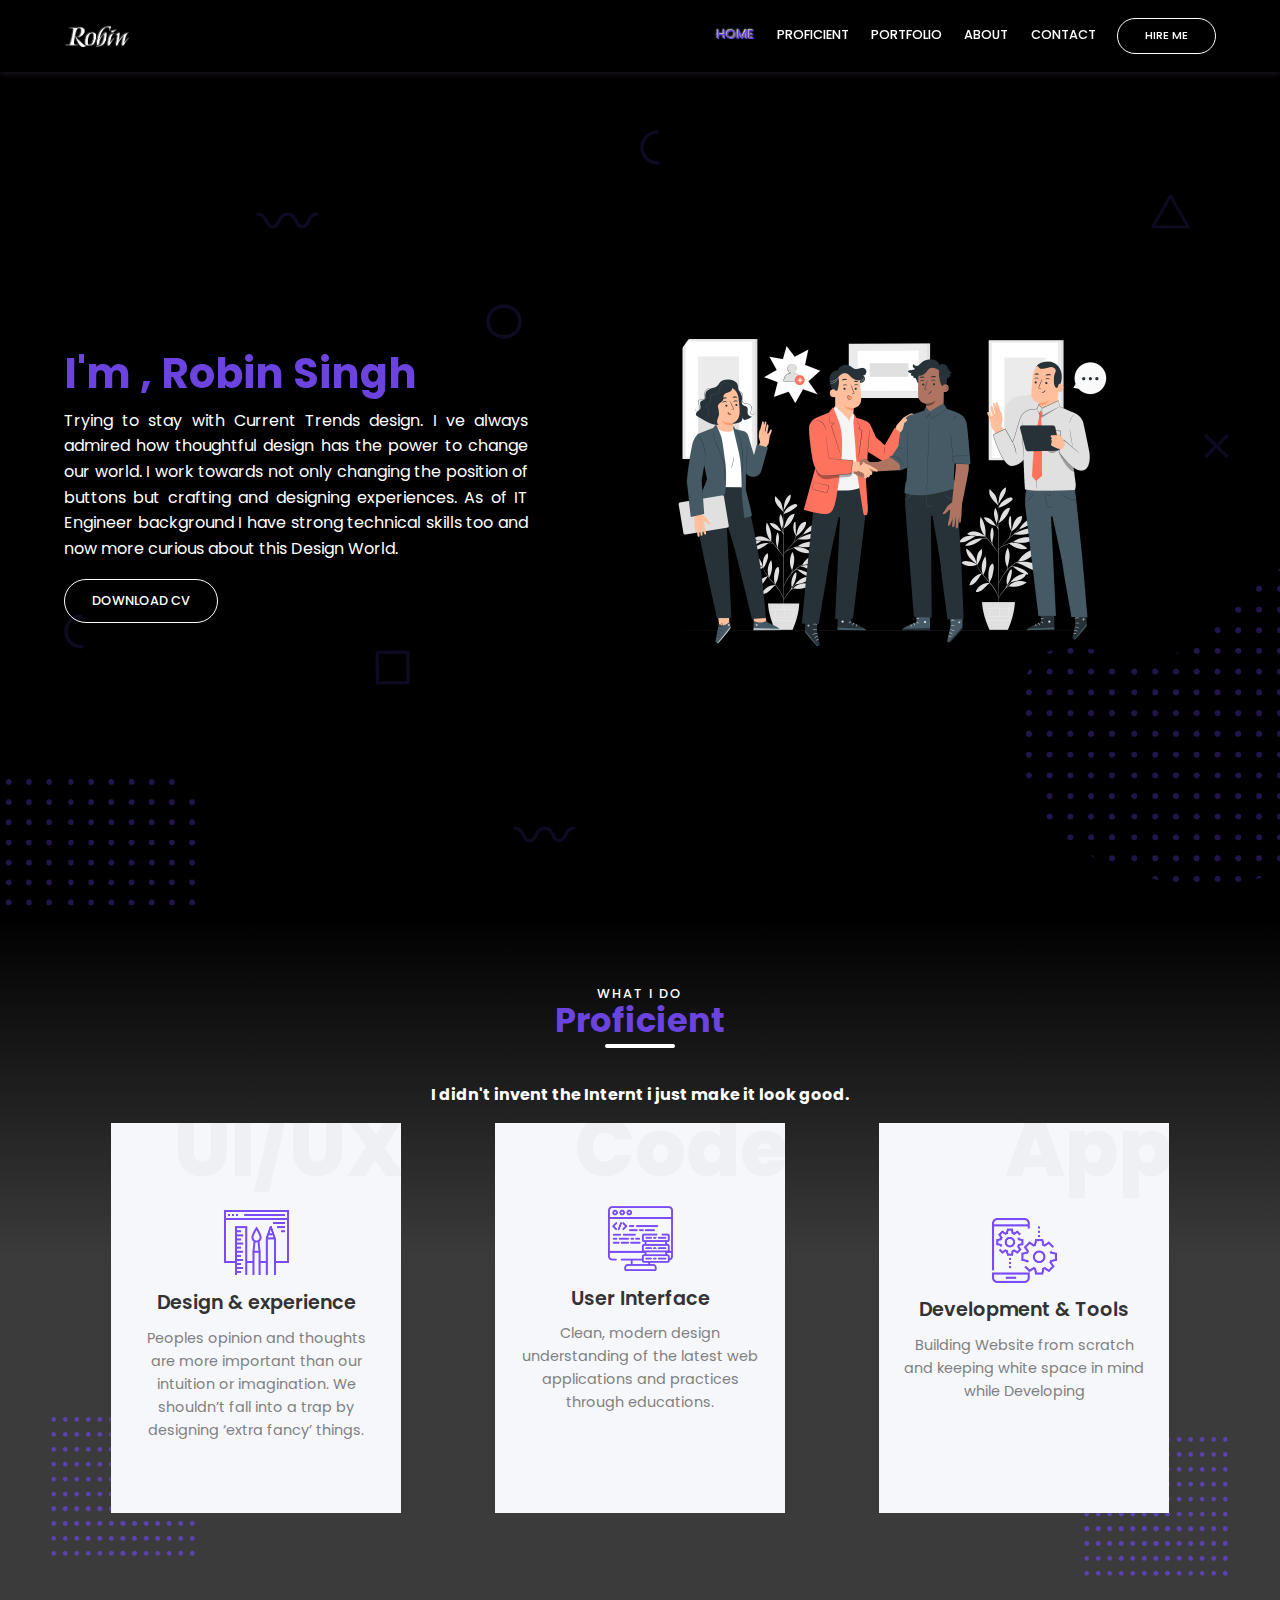
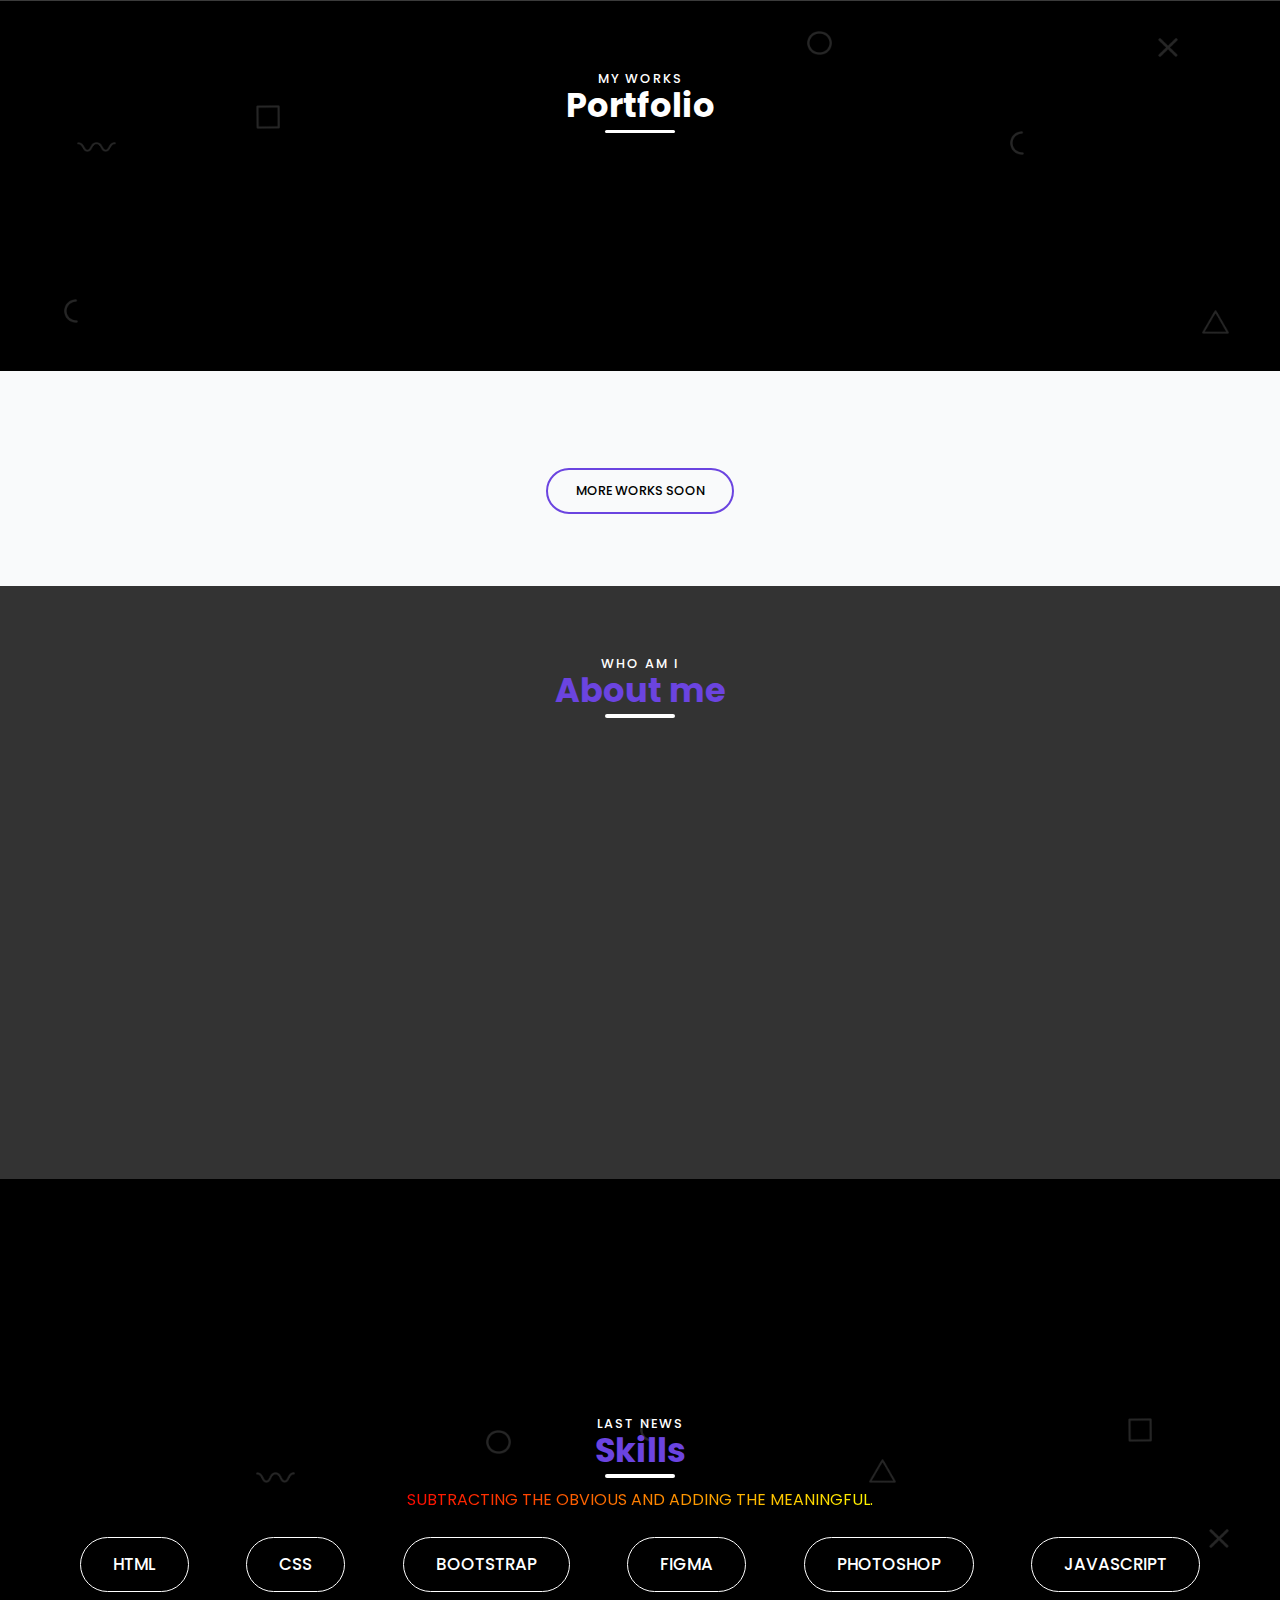
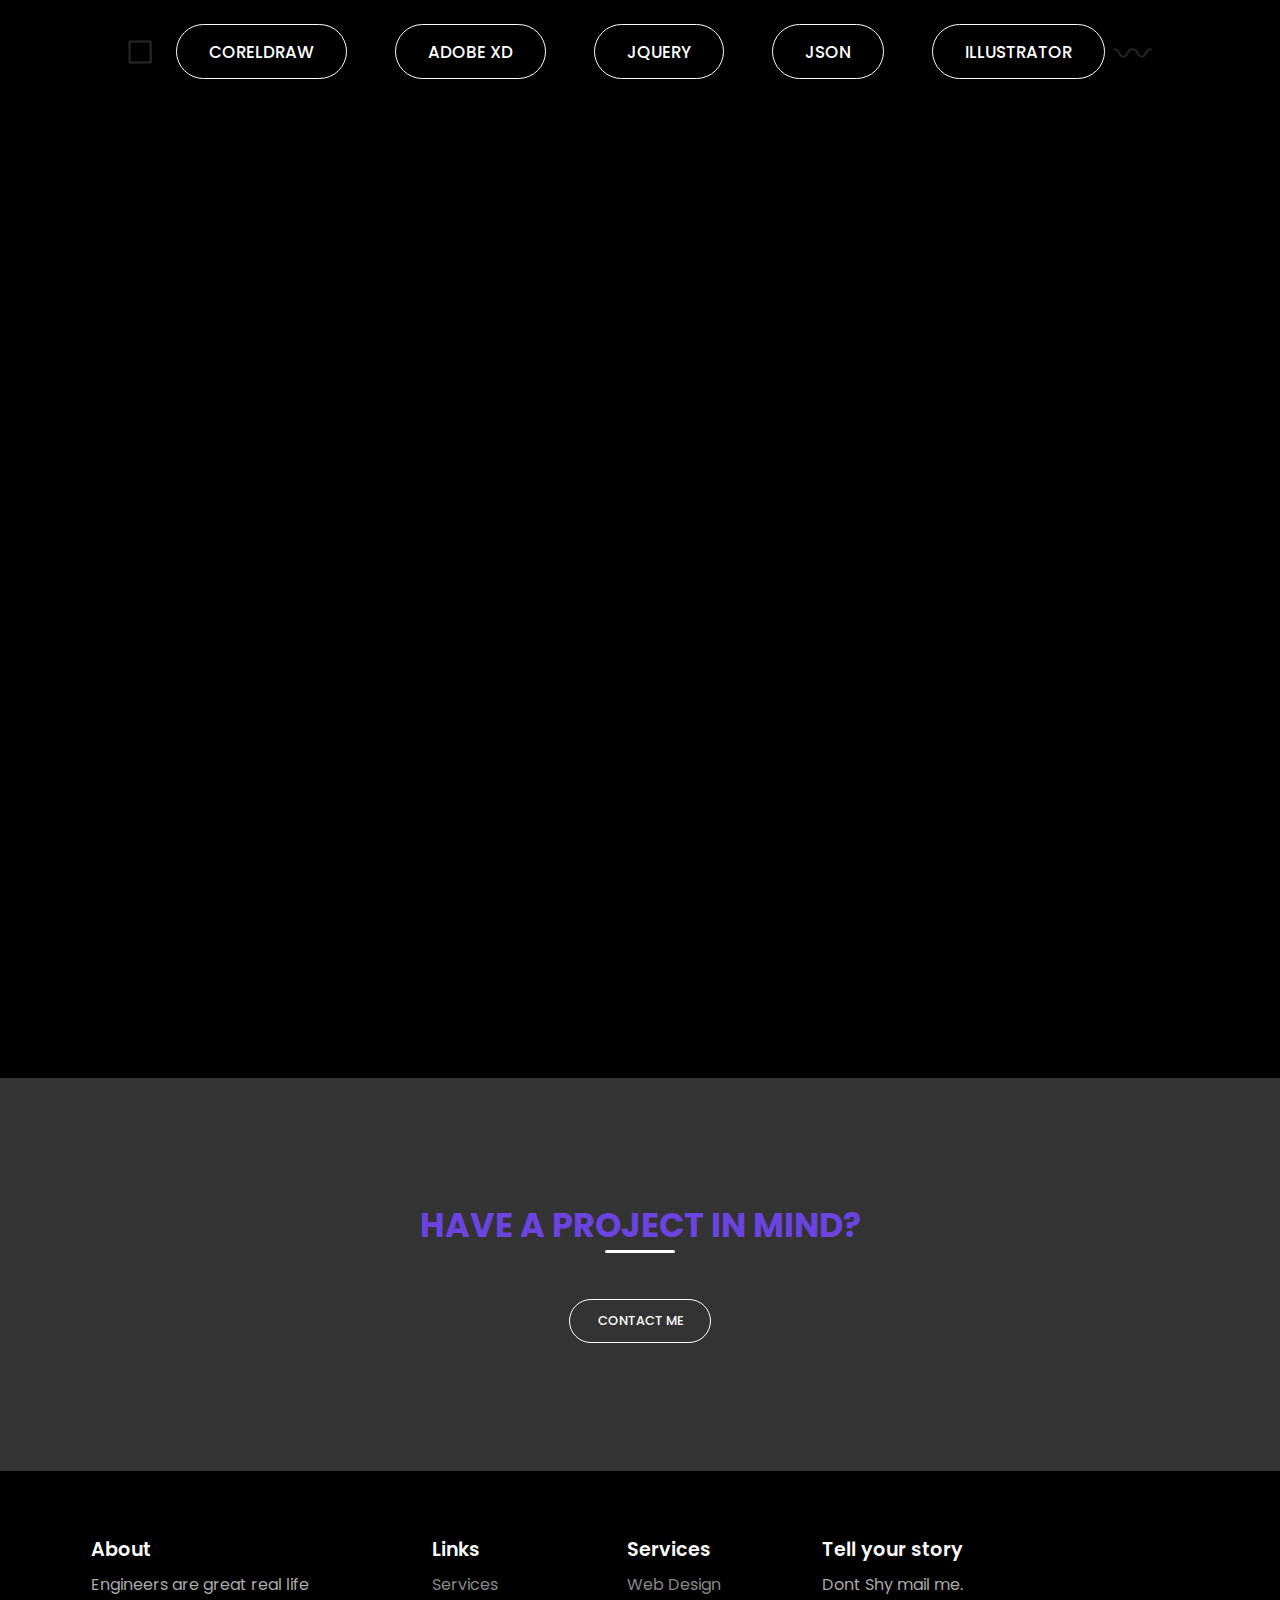
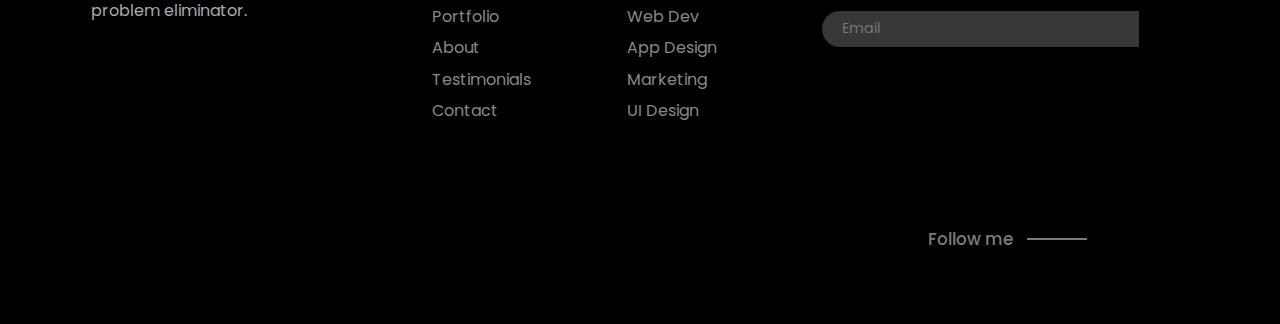
==== dark1.html @ 1672ab4e "First commit" ====
<!DOCTYPE html>
<html lang="en">
  <head>
    <meta charset="UTF-8" />
    <meta name="viewport" content="width=device-width, initial-scale=1.0" />
    <title>Portfolio Website</title>
    <!-- <link
      rel="stylesheet"
      href="https://cdnjs.cloudflare.com/ajax/libs/font-awesome/5.15.1/css/all.min.css" -->
    
    <!-- <script src="https://cdnjs.cloudflare.com/ajax/libs/jquery/3.5.1/jquery.min.js"></script>
    <script src="./js/isotope.pkgd.min.js"></script> -->
    <script src="https://unpkg.com/swiper/swiper-bundle.min.js"></script>
    <script src="https://kit.fontawesome.com/aac3876611.js" crossorigin="anonymous"></script>
    <link href="https://unpkg.com/aos@2.3.1/dist/aos.css" rel="stylesheet">
    <script src="https://unpkg.com/aos@2.3.1/dist/aos.js"></script>
    
    
    <link
      rel="stylesheet"
      href="https://unpkg.com/swiper/swiper-bundle.min.css"
    />

    <link rel="stylesheet" href="dark1.css">
    <script src="https://cdn.lordicon.com/fudrjiwc.js"></script>

  </head>
  <body>
    
    <main>
      <header id="header">
        <div class="overlay overlay-lg">
          <img src="./img/shapes/square.png" class="shape square" alt="" />
          <img src="./img/shapes/circle.png" class="shape circle" alt="" />
          <img
            src="./img/shapes/half-circle.png"
            class="shape half-circle1"
            alt=""
          />
          
          <img
            src="./img/shapes/half-circle.png"
            class="shape half-circle2"
            alt=""
          />
          
<!-- <lord-icon class="lord"
    src="https://cdn.lordicon.com/dxoycpzg.json"
    trigger="morph"
    colors="primary:#f24c00,secondary:#646e78,tertiary:#4bb3fd,quaternary:#ebe6ef,quinary:#f9c9c0"
    state="morph"
    style="width:250px;height:250px">
</lord-icon> -->
          <img src="./img/shapes/x.png" class="shape xshape" alt="" />
          <img src="./img/shapes/wave.png" class="shape wave wave1" alt="" />
          <img src="./img/shapes/wave.png" class="shape wave wave2" alt="" />
          <img src="./img/shapes/triangle.png" class="shape triangle" alt="" />
          <img src="" class="letters" alt="" />
          <img src="./img/shapes/points1.png" class="points points1" alt="" />
        </div>

        <nav>
          <div class="container">
            <div class="logo">
              

              <img src="./img/portfolio/Robin.png" alt="" />
            </div>

            <div class="links">
              <ul>
                <li>
                  <a href="#header" class="live">Home</a>
                </li>
                <li>
                  <a href="#services">Proficient</a>
                </li>
                <li>
                  <a href="#portfolio">Portfolio</a>
                </li>
                <li>
                  <a href="#about">About</a>
                </li>
                
                <li>
                  <a href="#contact">Contact</a>
                </li>
                <li>
                  <a href="https://mail.google.com/mail/u/0/#inbox?compose=CllgCJvqslgJcFRmLLgsfDTvFmZFNgVTlVRSMttdRsTcJhHwpLmCQPKNqjdRwFpCjdkhMggMsqB" target="_blank" class="active">Hire me</a>
                </li>
              </ul>
            </div>

            <div class="hamburger-menu">
              <div class="bar"></div>
            </div>
          </div>
         </nav>

        <div class="header-content" >
          <div class="container grid-2">
            <div class="column-1">
              <h1 class="header-title" data-aos="fade-right" data-aos-delay="350" data-aos-duration="800"><span>I'm , </span>Robin Singh</h1>
              <p class="text tracking-in-contract-bck-bottom">
                 Trying to stay with Current Trends design. I ve always 
                admired how thoughtful design has the power to change 
                our world. I work towards not only changing the position of 
                buttons but crafting and designing experiences. As of IT 
                Engineer background I have strong technical skills too and 
                now more curious about this Design World.
              </p>
              <a href="./img/RobinCv.pdf" download class="btn tracking-in-contract-bck-bottom">Download CV</a>
            </div>

            <div class="column-2 image">
              <img
                src="./img/shapes/points2.png"
                class="points points2"
                alt=""
              />
              <img src="./img/illus.png" class="img-element z-index vibrate-1" alt="" />
            </div>
          </div>
        </div>
      </header>

      <section class="services section" id="services">
        <div class="container">
          <div class="section-header">
            <h3 class="title" data-title="What I Do">Proficient</h3>
            <!-- <p class="text">
              Lorem ipsum dolor sit amet, consectetur adipisicing elit. Alias,
              vero? -->
            </p>
          </div>
       <h3 class="text container">I didn't invent the Internt i just make it look good.</h3>     <!--***************** -->

          <div class="cards">
            <div class="card-wrap">
              <img
                src="./img/shapes/points3.png"
                class="points points1 points-sq"
                alt=""
              />
       
              <div class="card" data-card="UI/UX">
                <div class="card-content z-index apps">
                  <img src="./img/design-icon.png" class="icon" alt="" />
                  <h3 class="title-sm">Design & experience</h3>
                  <p class="text">
                    Peoples opinion and thoughts are more important than our intuition or imagination. We shouldn’t fall into a trap by designing ‘extra fancy’ things.


                  </p>
                  <!-- <a href="#" class="btn small">Read more</a> -->
                </div>
              </div>
            </div>

            <div class="card-wrap">
              <div class="card" data-card="Code">
                <div class="card-content z-index">
                  <img src="./img/code-icon.png" class="icon" alt="" />
                  <h3 class="title-sm">User Interface</h3>
                  <p class="text">
                    Clean, modern design understanding of the latest web applications and practices through educations.
                  </p>
                  <!-- <a href="#" class="btn small">Read more</a> -->
                </div>
              </div>
            </div>

            <div class="card-wrap">
              <img
                src="./img/shapes/points3.png"
                class="points points2 points-sq"
                alt=""
              />
              <div class="card" data-card="App">
                <div class="card-content z-index">
                  <img src="./img/app-icon.png" class="icon" alt="" />
                  <h3 class="title-sm">Development & Tools</h3>
                  <p class="text">
                   Building Website from scratch and keeping white space in mind while Developing 
                  </p>
                  <!-- <a href="#" class="btn small">Read more</a> -->
                </div>
              </div>
            </div>
          </div>
        </div>
      </section>

      <section class="portfolio section"  id="portfolio">
   


    <script>

AOS.init();
    </script>
        <div class="background-bg">
          <div class="overlay overlay-sm">
            <img
              src="./img/shapes/half-circle.png"
              class="shape half-circle1"
              alt=""
            />
            <img
              src="./img/shapes/half-circle.png"
              class="shape half-circle2"
              alt=""
            />
            <img src="./img/shapes/square.png" class="shape square" alt="" />
           
            <img src="./img/shapes/wave.png" class="shape wave" alt="" />
            <img src="./img/shapes/circle.png" class="shape circle" alt="" />
            <img
              src="./img/shapes/triangle.png"
              class="shape triangle"
              alt=""
            />
            <img src="./img/shapes/x.png" class="shape xshape" alt="" />
          </div>
        </div>

        <div class="container">
          <div class="section-header">
            <h3 class="title" data-title="My works">Portfolio</h3>
          </div>

          <div class="section-body">
            <div class="filter">
              <!-- <button class="filter-btn active" data-filter="*">All</button>
              <button class="filter-btn" data-filter=".ui">UI/UX</button>
              <button class="filter-btn" data-filter=".webdev">Web Dev</button>
              <button class="filter-btn" data-filter=".appdev">
                Mobile App
              </button>
              <button class="filter-btn" data-filter=".logo-design">
                Logo Design
              </button> -->
            </div>

            <div class="grid " data-aos="flip-down" data-aos-delay="210" data-aos-duration="700">
              <div class="grid-item">
                 <div class="classlogo-design">
                <div class="gallery-image">
                  <a href="https://robsingh1998.github.io/Cauzematic.in/" target="_blank">
                  <img src="./img/portfolio/Section 2.png" class="pro2" alt="" />
                  <div class="img-overlay">
                    <div class="plus"></div>
                    <div class="img-description">
                      <h3>Cauzematic</h3>
                      <h5>View Demo</h5>
                    </div>
                  </div>
                  </a>
                </div>
              </div>
              <div class=" webdev">
                <div class="gallery-image">
                  <a href="https://robsingh1998.github.io/snapTalk.co/" target="_blank">
                  <img src="./img/portfolio/Group 6.png" alt="" />
                
                  <div class="img-overlay">
                    <div class="plus"></div>
                    <div class="img-description">
                      <h3>SnapTalk</h3>
                      <h5>View Demo</h5>
                    </div>
                  </div>
                </a>
                </div>
              </div>
              <div class="ui webdev">
                <div class="gallery-image">
                  <a href="https://robsingh1998.github.io/E-commerce/" target="_blank">
                  <img src="./img/portfolio/flipkart.png" alt="" />
                  <div class="img-overlay">
                    <div class="plus"></div>
                    <div class="img-description">
                      <h3>Flipkart</h3>
                      <h5>View Demo</h5>
                    </div>
                  </div>
                </a>
                </div>
              </div>
                <!--<div class=" ui">
                <div class="gallery-image">
                  <img src="./img/portfolio/port4.png" alt="" />
                  <div class="img-overlay">
                    <div class="plus"></div>
                    <div class="img-description">
                      <h3>UI / UX Design</h3>
                      <h5>View Demo</h5>
                    </div>
                  </div>
                </div>
              </div>
              <div class=" logo-design">
                <div class="gallery-image">
                  <img src="./img/portfolio/port5.jpg" alt="" />
                  <div class="img-overlay">
                    <div class="plus"></div>
                    <div class="img-description">
                      <h3>Logo Design</h3>
                      <h5>View Demo</h5>
                    </div>
                  </div>
                </div>
              </div>
              <div class=" appdev">
                <div class="gallery-image">
                  <img src="./img/portfolio/port6.jpg" alt="" />
                  <div class="img-overlay">
                    <div class="plus"></div>
                    <div class="img-description">
                      <h3>App Development</h3>
                      <h5>View Demo</h5>
                    </div>
                  </div>
                </div>
              </div>
              <div class=" logo-design">
                <div class="gallery-image">
                  <img src="./img/portfolio/port7.jpg" alt="" />
                  <div class="img-overlay">
                    <div class="plus"></div>
                    <div class="img-description">
                      <h3>Logo Design</h3>
                      <h5>View Demo</h5>
                    </div>
                  </div>
                </div>
              </div>
              <div class=" appdev ui">
                <div class="gallery-image">
                  <img src="./img/portfolio/port8.png" alt="" />
                  <div class="img-overlay">
                    <div class="plus"></div>
                    <div class="img-description">
                      <h3>App Development</h3>
                      <h5>View Demo</h5>
                    </div>
                  </div>
                </div>
              </div>
              <div class=" ui webdev">
                <a href="social.html" target="_blank">
                <div class="gallery-image">
                  <img src="./img/portfolio/port9.png" alt="" />
                  <div class="img-overlay">
                    <div class="plus"></div>
                    <div class="img-description">
                      <h3>Web Design</h3>
                      <h5>View Demo</h5>
                    </div>
                  </div>
                </div>
                </a>
              </div>  -->
            </div>
            </div>
            <div class="more-folio">
              <a href="#" class="btn port">More Works Soon</a>
            </div>
          </div>
        </div>
      </section>

      <section class="about section" id="about">
        <!-- <video src="./img/video.mp4" autoplay loop muted></video> -->
        <div class="container">
          <div class="section-header">
            <h3 class="title" data-title="Who Am I">About me</h3>
          </div>

          <div class="section-body grid-2">
            <div class="column-1" data-aos="fade-up" data-aos-duration="1800">
              <h3 class="title-sm">Hello,</h3>
              <p class="text justify">
                I value Simple content structure, clean design patterns and thoughtful interactions.
                I like to code things from scratch to life in the browser.
                I genuinely care about people and love helping fellow designers work on their craft.
              </p>
            
              <!-- <div class="skills">
                <div class="skill html">
                  <h3 class="skill-title">HTML</h3>
                  <div class="skill-bar">
                    <div class="skill-progress" data-progress="90%"></div>
                  </div>
                </div>
                <div class="skill css">
                  <h3 class="skill-title">CSS</h3>
                  <div class="skill-bar">
                    <div class="skill-progress" data-progress="70%"></div>
                  </div>
                </div>
                <div class="skill js">
                  <h3 class="skill-title">JavaScript</h3>
                  <div class="skill-bar">
                    <div class="skill-progress" data-progress="80%"></div>
                  </div>
                </div>
              </div> -->
              <p class="text">I'm obsessed with making things and even more obsessed with making things better
                My specialty is full website strategy, design and development, making pixel magic in photoshop and turning it into beautiful, semantic HTML & CSS. My interests, however, extend beyond the web .</p>
              
              <a href="https://www.behance.net/robinsingh55" class="btn"><i class="fa-brands fa-square-behance"></i>See more on Behnace</a>
            </div>

            <div class="column-2 image" data-aos="fade-up" data-aos-delay="350" data-aos-duration="1500"
            data-aos-anchor-placement="top-bottom">
              <img src="https://doodleipsum.com/700/flat?i=2b20fa5363a424faa00e62ef50d79900" class="." alt="" />
              
            </div>
          </div>
        </div>
      </section>

      <section class="records">
        <div class="overlay overlay-sm">
          <!-- <img src="./img/shapes/square.png" alt="" class="shape square1" />
          <img src="./img/shapes/square.png" alt="" class="shape square2" />
          <img src="./img/shapes/circle.png" alt="" class="shape circle" />
          <img
            src="./img/shapes/half-circle.png"
            alt=""
            class="shape half-circle"
          />
          <img src="./img/shapes/wave.png" alt="" class="shape wave wave1" />
          <img src="./img/shapes/wave.png" alt="" class="shape wave wave2" />
          <img src="./img/shapes/x.png" alt="" class="shape xshape" />
          <img src="./img/shapes/triangle.png" alt="" class="shape triangle" /> -->
        </div>

        <!-- <div class="container">
          <div class="wrap">
            <div class="record-circle">
              <h2 class="number" data-num="235">0</h2>
              <h4 class="sub-title">Projects</h4>
            </div>
          </div>

          <div class="wrap">
            <div class="record-circle active">
              <h2 class="number" data-num="174">0</h2>
              <h4 class="sub-title">Happy Clients</h4>
            </div>
          </div>

          <div class="wrap">
            <div class="record-circle">
              <h2 class="number" data-num="892">0</h2>
              <h4 class="sub-title">Work Hour</h4>
            </div>
          </div>

          <div class="wrap">
            <div class="record-circle">
              <h2 class="number" data-num="368">0</h2>
              <h4 class="sub-title">Awards</h4>
            </div>
          </div>
        </div> -->
      </section>

      <section class="blog section">
        
        <div class="container">
          <!-- <div class="overlay overlay-sm">
            <img src="./img/shapes/square.png" alt="" class="shape square1" />
            <img src="./img/shapes/square.png" alt="" class="shape square2" />
            <img src="./img/shapes/circle.png" alt="" class="shape circle" />
            <img
              src="./img/shapes/half-circle.png"
              alt=""
              class="shape half-circle"
            />
            <img src="./img/shapes/wave.png" alt="" class="shape wave wave1" />
            <img src="./img/shapes/wave.png" alt="" class="shape wave wave2" />
            <img src="./img/shapes/x.png" alt="" class="shape xshape" />
            <img src="./img/shapes/triangle.png" alt="" class="shape triangle" />
          </div>
           -->
          
          <div class="section-header">
            <div class="overlay overlay-sm">
              <img src="./img/shapes/square.png" alt="" class="shape square1" />
              <img src="./img/shapes/square.png" alt="" class="shape square2" />
              <img src="./img/shapes/circle.png" alt="" class="shape circle" />
              <img
                src="./img/shapes/half-circle.png"
                alt=""
                class="shape half-circle"
              />
              <img src="./img/shapes/wave.png" alt="" class="shape wave wave1" />
              <img src="./img/shapes/wave.png" alt="" class="shape wave wave2" />
              <img src="./img/shapes/x.png" alt="" class="shape xshape" />
              <img src="./img/shapes/triangle.png" alt="" class="shape triangle" />
            </div>
            
            <h3 class="title" data-title="Last News">Skills</h3>
            <p class="text">
            SUBTRACTING THE OBVIOUS AND ADDING THE MEANINGFUL.
            </p>
          </div>

          <!-- <div class="blog-wrapper">
            <div class="blog-wrap">
              <img
                src="./img/shapes/points3.png"
                alt=""
                class="points points-sq"
              />
               -->

              <!-- <div class="blog-card">
                <div class="blog-image">
                  <img src="./img/blog1.png" alt="" />
                </div>

                <div class="blog-content">
                  <div class="blog-info">
                    <h5 class="blog-date">March, 19 2020</h5>
                    <h5 class="blog-user"><i class="fas fa-user"></i>Admin</h5>
                  </div>
                  <h3 class="title-sm">This is a short title</h3>
                  <p class="blog-text">
                    Lorem ipsum, dolor sit amet elit. rem poimus? Tempora
                    expedita eos autem! Lorem ipsum, dolor sit met.
                  </p>
                  <a href="#" class="btn small">Read more</a>
                </div>
              </div>
            </div>

            <div class="blog-wrap">
              <div class="blog-card">
                <div class="blog-image">
                  <img src="./img/blog2.png" alt="" />
                </div>

                <div class="blog-content">
                  <div class="blog-info">
                    <h5 class="blog-date">August, 02 2020</h5>
                    <h5 class="blog-user"><i class="fas fa-user"></i>Admin</h5>
                  </div>
                  <h3 class="title-sm">This is a short title</h3>
                  <p class="blog-text">
                    Lorem ipsum, dolor sit amet elit. Sint atque culpa repellat
                    sunt sit amet nobis! Lorem ipsum dolor sit amet.
                  </p>
                  <a href="#" class="btn small">Read more</a>
                </div>
              </div>
            </div>

            <div class="blog-wrap">
              <div class="blog-card">
                <div class="blog-image">
                  <img src="./img/blog3.png" alt="" />
                </div>

                <div class="blog-content">
                  <div class="blog-info">
                    <h5 class="blog-date">December, 12 2020</h5>
                    <h5 class="blog-user"><i class="fas fa-user"></i>Admin</h5>
                  </div>
                  <h3 class="title-sm">This is a short title</h3>
                  <p class="blog-text">
                    Lorem ipsum dolor sit, amet elit. enim numquam, laborum
                    earum? Lorem ipsum dolor sit amet.
                  </p>
                  <a href="#" class="btn small">Read more</a>
                </div>
              </div> 
            </div>
          </div> -->
          
          <!-- <div class="skills">
            <div class="skill1">
              <div class="head">
                <div class="left">
              
                  <span><i class="fa-solid fa-pen-ruler"></i></span>
                  <h4>UI/UX</h4>
                </div>
              
                <span class="right">
                <span><i class="fa-solid fa-caret-down"></i></span>
              </span>
              
                  </div>
                         
                        
              
                        <div class="items">
                          <div class="item">
                            <h5>Figma</h5>
                            <div class="progress-area">
                              <div class="progress-bar">
                                <div class="progress"></div>
                              </div>
                              <h5>92%</h5>
                            </div>
                          </div>
                          <div class="item">
                            <h5>Adobe Xd</h5>
                            <div class="progress-area">
                              <div class="progress-bar">
                                <div class="progress"></div>
                              </div>
                              <h5>85%</h5>
                            </div>
                          </div>
                          <div class="item">
                            <h5>Adobe Illustrator</h5>
                            <div class="progress-area">
                              <div class="progress-bar">
                                <div class="progress"></div>
                              </div>
                              <h5>78%</h5>
                            </div>
                          </div>
                      
                        </div>
  
            </div>

         
                    <div class="skill2">
                      <div class="head">
                        <div class="left">
                      
                          <span><i class="fa-solid fa-pen-ruler"></i></span>
                          <h4>UI/UX</h4>
                        </div>
                      
                        <span class="right">
                        <span><i class="fa-solid fa-caret-down"></i></span>
                      </span>
                      
                          </div>


                          <div class="items">
                            <div class="item">
                              <h5>Figma</h5>
                              <div class="progress-area">
                                <div class="progress-bar">
                                  <div class="progress"></div>
                                </div>
                                <h5>92%</h5>
                              </div>
                            </div>
                            <div class="item">
                              <h5>Adobe Xd</h5>
                              <div class="progress-area">
                                <div class="progress-bar">
                                  <div class="progress"></div>
                                </div>
                                <h5>85%</h5>
                              </div>
                            </div>
                            <div class="item">
                              <h5>Adobe Illustrator</h5>
                              <div class="progress-area">
                                <div class="progress-bar">
                                  <div class="progress"></div>
                                </div>
                                <h5>78%</h5>
                              </div>
                            </div>
                        
                          </div>

                    </div>

                    <div class="skill3">
                      <div class="head">
                        <div class="left">
                      
                          <span><i class="fa-solid fa-pen-ruler"></i></span>
                          <h4>UI/UX</h4>
                        </div>
                      
                        <span class="right">
                        <span><i class="fa-solid fa-caret-down"></i></span>
                      </span>
                      
                          </div>


                          <div class="items">
                            <div class="item">
                              <h5>Figma</h5>
                              <div class="progress-area">
                                <div class="progress-bar">
                                  <div class="progress"></div>
                                </div>
                                <h5>92%</h5>
                              </div>
                            </div>
                            <div class="item">
                              <h5>Adobe Xd</h5>
                              <div class="progress-area">
                                <div class="progress-bar">
                                  <div class="progress"></div>
                                </div>
                                <h5>85%</h5>
                              </div>
                            </div>
                            <div class="item">
                              <h5>Adobe Illustrator</h5>
                              <div class="progress-area">
                                <div class="progress-bar">
                                  <div class="progress"></div>
                                </div>
                                <h5>78%</h5>
                              </div>
                            </div>
                        
                          </div>

                    </div>
                         

                    </div> -->
              <div class="skilled">
                <div class="names flicker-4 ">
                  <p>HTML</p>
                  <P>CSS</P>
                  <P>bootstrap</P>
                  <P>figma</P>
                  <P>photoshop</P>
                  <P>JavaScript</P>

                  
                </div>
                
                <div class="names flicker-4 line">
                  <p>Coreldraw</p>
                  <p>adobe xd</p>
                  <p>jquery</p>
                  <p>json</p>
                  <p>Illustrator</p>
                </div>


              </div>
        </div>
      </section>

      <!-- <section class="testimonials section" id="testimonials">
        <div class="container">
          <div class="section-header">
            <h3 class="title" data-title="What People Say">Testimonials</h3>
          </div>

          <div class="testi-content grid-2">
            <div class="column-1 reviews">
              <div class="swiper-container">
                <div class="swiper-wrapper">
                  <div class="swiper-slide review">
                    <i class="fas fa-quote-left quote"></i>
                    <div class="rate">
                      <i class="fas fa-star"></i>
                      <i class="fas fa-star"></i>
                      <i class="fas fa-star"></i>
                      <i class="fas fa-star"></i>
                      <i class="fas fa-star"></i>
                    </div>

                    <p class="review-text">
                      HAVE A PROJECT IN MIND?
                      Take a minute and answer a few questions and I'll be in touch
                      <div class="btn">Request a project</div>
                    </p>

                    <div class="review-info">
                      <h3 class="review-name">Matias Butt</h3>
                      <h5 class="review-job">Photographer, Paris</h5>
                    </div>
                  </div>

                  <div class="swiper-slide review">
                    <i class="fas fa-quote-left quote"></i>
                    <div class="rate">
                      <i class="fas fa-star"></i>
                      <i class="fas fa-star"></i>
                      <i class="fas fa-star"></i>
                      <i class="fas fa-star"></i>
                      <i class="fas fa-star"></i>
                    </div>

                    <p class="review-text">
                      Lorem ipsum dolor, sit amet consectetur adipisicing elit.
                      Fugiat voluptate consequatur aut tenetur fugit error
                      molestiae quaerat ex odio rem?
                    </p>

                    <div class="review-info">
                      <h3 class="review-name">Romeo Herbert</h3>
                      <h5 class="review-job">CEO, Munich</h5>
                    </div>
                  </div>

                  <div class="swiper-slide review">
                    <i class="fas fa-quote-left quote"></i>
                    <div class="rate">
                      <i class="fas fa-star"></i>
                      <i class="fas fa-star"></i>
                      <i class="fas fa-star"></i>
                      <i class="fas fa-star"></i>
                      <i class="fas fa-star"></i>
                    </div>

                    <p class="review-text">
                      Lorem ipsum dolor sit amet consectetur adipisicing elit.
                      Cupiditate voluptatum enim nemo quod amet dolorum aliquam,
                      sapiente omnis eaque consectetur.
                    </p>

                    <div class="review-info">
                      <h3 class="review-name">Jack Costa</h3>
                      <h5 class="review-job">Director of THR, London</h5>
                    </div>
                  </div>

                  <div class="swiper-slide review">
                    <i class="fas fa-quote-left quote"></i>
                    <div class="rate">
                      <i class="fas fa-star"></i>
                      <i class="fas fa-star"></i>
                      <i class="fas fa-star"></i>
                      <i class="fas fa-star"></i>
                      <i class="fas fa-star"></i>
                    </div>

                    <p class="review-text">
                      Lorem ipsum dolor sit amet consectetur, adipisicing elit.
                      Perspiciatis ab incidunt, dicta quam inventore ipsum
                      dolor. Consectetur nam incidunt error!
                    </p>

                    <div class="review-info">
                      <h3 class="review-name">Reiss Mccartney</h3>
                      <h5 class="review-job">Engineer, San Francisco</h5>
                    </div>
                  </div>
                </div>

                <div class="review-nav swiper-button-prev">
                  <i class="fas fa-long-arrow-alt-left"></i>
                </div>
                <div class="review-nav swiper-button-next">
                  <i class="fas fa-long-arrow-alt-right"></i>
                </div>
              </div>
            </div>

            <div class="column-2 image">
              <img src="./img/testi.png" alt="" class="img-element" />
            </div>
          </div>
        </div>
      </section> -->

      <section class="contact" id="contact">
        <div class="container">
          <div class="contact-box" data-aos="flip-left"
          data-aos-easing="ease-out-cubic"
          data-aos-duration="2000">
            <div class="contact-info">
              <h3 class="title">Get in touch</h3>
              <p class="text">
                Lorem ipsum dolor sit amet consectetur adipisicing elit. Nisi
                rerum odio incidunt doslorum officia dolorem eaque aprim?
              </p>
              <div class="information-wrap">
                <div class="information">
                  <div class="contact-icon">
                    <i class="fas fa-map-marker-alt"></i>
                  </div>
                  <p class="info-text">Lohegaon, vispute bhavan , pune</p>
                </div>

                <div class="information">
                  <div class="contact-icon">
                    <i class="fas fa-paper-plane"></i>
                  </div>
                  <p class="info-text">robinsinghmh04@gmail.com</p>
                </div>

                <div class="information">
                  <div class="contact-icon">
                    <i class="fas fa-phone-alt"></i>
                  </div>
                  <p class="info-text">9892378333</p>
                </div>
              </div>
            </div>

            <div class="contact-form">
             
              <h3 class="title">Contact me</h3>
              <div class="row">
                <form action="https://formspree.io/f/mpznljkb" method="post">
                <input
                  type="text"
                  name="text"
                  class="contact-input"
                  placeholder="First Name"
                />
                <input
                  type="text"
                  name="last name"
                  class="contact-input"
                  placeholder="Last Name"
                />
              </div>

              <div class="row">
                <input type="text" class="contact-input" name="phone" placeholder="Phone" />
                <input type="email" class="contact-input" name="email" placeholder="Email" />
              </div>

              <div class="row">
                <textarea
                  name="message"
                  name="messages"
                  class="contact-input textarea"
                  placeholder="Message"
                ></textarea>
              </div>
              <a href="#" class="btn">Send</a>
            </form>
            </div>
          </div>
        </div>
      </section>

      <section class="hireme" id="hireme">
        <div class="container">
          <h3 class="title">HAVE A PROJECT IN MIND?</h3>
          <p class="text">
        
          </p>
          <a href="#" class="btn heartbeat">Contact me</a>
        </div>
      </section>
    </main>

    <footer class="footer">
      <div class="container">
        <div class="grid-4">
          <div class="grid-4-col footer-about">
            <h3 class="title-sm">About</h3>
            <p class="text">
             Engineers are great real life problem eliminator.
            </p>
          </div>

          <div class="grid-4-col footer-links">
            <h3 class="title-sm">Links</h3>
            <ul>
              <li>
                <a href="#services">Services</a>
              </li>
              <li>
                <a href="#portfolio">Portfolio</a>
              </li>
              <li>
                <a href="#about">About</a>
              </li>
              <li>
                <a href="#testimonials">Testimonials</a>
              </li>
              <li>
                <a href="#contact">Contact</a>
              </li>
            </ul>
          </div>

          <div class="grid-4-col footer-links">
            <h3 class="title-sm">Services</h3>
            <ul>
              <li>
                <a href="#">Web Design</a>
              </li>
              <li>
                <a href="#">Web Dev</a>
              </li>
              <li>
                <a href="#">App Design</a>
              </li>
              <li>
                <a href="#">Marketing</a>
              </li>
              <li>
                <a href="#">UI Design</a>
              </li>
            </ul>
          </div>

          <div class="grid-4-col footer-newstletter">
            <h3 class="title-sm">Tell your story</h3>
            <p class="text">
           Dont Shy mail me.
            </p>
            <div class="footer-input-wrap">
              <input type="email" class="footer-input" placeholder="Email" />
              <a href="#" class="input-arrow">
                <i class="fas fa-angle-right"></i>
              </a>
            </div>
          </div>
        </div>

        <div class="bottom-footer">
          <div class="copyright">
            
          </div>

          <div class="followme-wrap">
            <div class="followme">
              <h3>Follow me</h3>
              <span class="footer-line"></span>
              <div class="social-media">
                <a href="#">
                  <i class="fab fa-facebook-f"></i>
                </a>
                <a href="#">
                  <i class="fab fa-twitter"></i>
                </a>
                <a href="#">
                  <i class="fab fa-instagram"></i>
                </a>
                <a href="#">
                  <i class="fab fa-linkedin-in"></i>
                </a>
              </div>
            </div>

            <div class="back-btn-wrap">
              <a href="#" class="back-btn">
                <i class="fas fa-chevron-up"></i>
              </a>
            </div>
          </div>
        </div>
      </div>
    </footer>

   

  
    <script src="dark1.js"></script>
    <script>



    var mySwiper = new Swiper(".swiper-container", {
  speed: 1100,
  slidesPerView: 1,
  loop: true,
  autoplay: {
    delay: 5000,
  },
  navigation: {
    prevEl: ".swiper-button-prev",
    nextEl: ".swiper-button-next",
  },
});
    </script>



 
  
  </body></html>
---- dark1.css ----
@import url("https://fonts.googleapis.com/css2?family=Poppins:wght@100;200;300;400;500;600;700;800;900&display=swap");

:root {
  --dark-one: #333;
  --dark-two: #7a7a7a;
  --main-color: #000000;
  --light-one: #fff;
  --light-two: #f9fafb;
  --light-three: #f6f7fb;
}

/* Genral Styles */

*,
*::before,
*::after {
  margin: 0;
  padding: 0;
  box-sizing: border-box;
}

html {
  scroll-behavior: smooth;
}

body,
button,
input,
textarea {
  font-family: "Poppins", sans-serif;
  background-color:var(--dark-one);
}

.vibrate-1 {
	animation: vibrate-1 0.3s linear infinite both;
}


 @keyframes vibrate-1 {
  0% {
    transform: translate(0);
  }
  20% {
    transform: translate(-2px, 2px);
  }
  40% {
    transform: translate(-2px, -2px);
  }
  60% {
    transform: translate(2px, 2px);
  }
  80% {
    transform: translate(2px, -2px);
  }
  100% {
    transform: translate(0);
  }
}




.flicker-4 {
	animation: flicker-4 4s linear infinite both;
}


 @keyframes flicker-4 {
  0%,
  100% {
    opacity: 1;
  }
  31.98% {
    opacity: 1;
  }
  32% {
    opacity: 0;
  }
  32.8% {
    opacity: 0;
  }
  32.82% {
    opacity: 1;
  }
  34.98% {
    opacity: 1;
  }
  35% {
    opacity: 0;
  }
  35.7% {
    opacity: 0;
  }
  35.72% {
    opacity: 1;
  }
  36.98% {
    opacity: 1;
  }
  37% {
    opacity: 0;
  }
  37.6% {
    opacity: 0;
  }
  37.62% {
    opacity: 1;
  }
  67.98% {
    opacity: 1;
  }
  68% {
    opacity: 0;
  }
  68.4% {
    opacity: 0;
  }
  68.42% {
    opacity: 1;
  }
  95.98% {
    opacity: 1;
  }
  96% {
    opacity: 0;
  }
  96.7% {
    opacity: 0;
  }
  96.72% {
    opacity: 1;
  }
  98.98% {
    opacity: 1;
  }
  99% {
    opacity: 0;
  }
  99.6% {
    opacity: 0;
  }
  99.62% {
    opacity: 1;
  }
}

/* cv  */


.tracking-in-contract-bck-bottom {
	animation: tracking-in-contract-bck-bottom 1.1s cubic-bezier(0.215, 0.610, 0.355, 1.000) 0.7s both;
}


 @keyframes tracking-in-contract-bck-bottom {
  0% {
    letter-spacing: 1em;
    transform: translateZ(400px) translateY(300px);
    opacity: 0;
  }
  40% {
    opacity: 0.6;
  }
  100% {
    transform: translateZ(0) translateY(0);
    opacity: 1;
  }
}





a {
  text-decoration: none;
}

ul {
  list-style: none;
}

img {
  width: 100%;
}

.container {
  position: relative;
  z-index: 5;
  max-width: 92rem;
  padding: 0 4rem;
  margin: 0 auto;
}

.stop-scrolling {
  height: 100%;
  overflow: hidden;
}

.grid-2 {
  display: grid;
  grid-template-columns: repeat(2, 1fr);
  align-items: center;
  justify-content: center;
}

.text {
  font-size: 1.25rem;
  color:white;
  line-height: 1.6;
  
  
}

.column-1 {
  margin-right: 1.5rem;
}

.column-2 {
  margin-left: 1.5rem;
}


.image {
  position: relative;
  display: flex;
  align-items: center;
  justify-content: center;
}

.z-index {
  position: relative;
  z-index: 2;
}

.overlay {
  position: absolute;
  width: 100%;
  height: 100%;
  overflow: hidden;
  top: 0;
  left: 0;
}

.overlay .shape {
  width: initial;
  opacity: 0.13;
  position: absolute;
}

.overlay.overlay-lg .shape {
  height: 55px;
}

.overlay.overlay-lg .shape.wave {
  height: initial;
  width: 88px;
}

.overlay.overlay-lg .shape.xshape {
  height: 38px;
}

.overlay.overlay-sm .shape {
  filter: brightness(0) invert(1);
  opacity: 0.15;
  height: 40px;
}

.overlay.overlay-sm .shape.wave {
  height: initial;
  width: 70px;
}

.overlay.overlay-sm .shape.xshape {
  height: 30px;
}

.points {
  opacity: 0.3;
  position: absolute;
}

.section {
  padding: 7rem 0;
  overflow: hidden;
}

.section-header {
  text-align: center;
  margin-bottom: 1.5rem;
}

.title {
  position: relative;
  display: inline-block;
  padding-bottom: 1rem;
  line-height: 1;
  font-size: 2.8rem;
  margin-bottom: 0.6rem;
}

.title:before {
  content: attr(data-title);
  display: block;
  margin-bottom: 0.4rem;
  color: white;
  font-size: 1.15rem;
  font-weight: 500;
  text-transform: uppercase;
  letter-spacing: 3px;
}
.title{
  color:#6b44e0;
}

.title:after {
  content: "";
  position: absolute;
  width: 90px;
  height: 5px;
  border-radius: 3px;
  background-color:white;
  bottom: 0;
  left: 50%;
  transform: translateX(-50%);
  
}

.section-header .text {
  max-width: 600px;
  margin: 0 auto;
  
}

.title-sm {
  color: var(--dark-one);
  font-weight: 600;
  font-size: 1.6rem;
}

.points-sq {
  width: 210px;
}

.btn {
  display: inline-block;
  padding: 0.85rem 2rem;
  background-color: var(--main-color);
  color: var(--light-one);
  border-radius: 2rem ;
  font-size: 1.05rem;
  text-transform: uppercase;
  font-weight: 500;
  transition: 0.3s;
 border-width: 1rem;
 background: transparent;
 border:0.3px solid;
}

.btn:hover {
  background-color: #6b44e0;
}

.btn.small {
  padding: 0.7rem 1.8rem;
  font-size: 1rem;
}

/* End Genral Styles */

/* Header */

header {
  width: 100%;
  background-color:rgb(0, 0, 0);
  overflow: hidden;
  position: relative;
}

nav {
  width: 100%;
  position: fixed;
  z-index: 50;
  background-color:black;
  box-shadow: 0.3px 0.3px 8px rgba(214, 171, 255,0.20);
}

nav .container .active {
  border:0.3px solid;
}
nav .container {
  display: flex;
  justify-content: space-between;
  height: 6rem;
  align-items: center;
}

.logo {
  width: 80px;
  display: flex;
  align-items: center;
}

.links ul {
  display: flex;
}

.links a {
  display: inline-block;
  padding: 0.9rem 1.2rem;
  color:white;
  font-size: 1.05rem;
  text-transform: uppercase;
  font-weight: 500;
  line-height: 1;
  transition: 0.3s;
}

.links a.active {
  background-color: var(--main-color);
  color: var(--light-one);
  border-radius: 2rem;
  font-size: 1rem;
  padding: 0.9rem 2.1rem;
  margin-left: 1rem;
}
.links a.live{
  color:#6b44e0;
  text-shadow: -1.5px -1.2px 1.5px white;
  
}

.links a:hover {
  color:#6b44e0;;
}

.links a.active:hover {
  color: var(--light-one);
  background-color: #6b44e0;
}

.hamburger-menu {
  width: 2.7rem;
  height: 3rem;
  z-index: 100;
  position: relative;
  display: none;
  align-items: center;
  justify-content: flex-end;
}

.hamburger-menu .bar {
  position: relative;
  width: 2.1rem;
  height: 3px;
  border-radius: 3px;
  background-color: var(--dark-one);
  transition: 0.5s;
}

.bar:before,
.bar:after {
  content: "";
  position: absolute;
  width: 2.1rem;
  height: 3px;
  border-radius: 3px;
  background-color: var(--dark-one);
  transition: 0.5s;
}

.bar:before {
  transform: translateY(-9px);
}

.bar:after {
  transform: translateY(9px);
}

nav.open .hamburger-menu .bar {
  background-color: transparent;
  transform: rotate(360deg);
}

nav.open .hamburger-menu .bar:before {
  transform: translateY(0) rotate(45deg);
  background-color: var(--light-one);
}

nav.open .hamburger-menu .bar:after {
  transform: translateY(0) rotate(-45deg);
  background-color: var(--light-one);
}

nav.open .links {
  transform: translateX(0);
}

.header-content {
  margin-top: 5.5rem;
}
.header-content .container.grid-2 {
  grid-template-columns: 2.5fr 3.5fr;
  min-height: calc(100vh - 6rem);
  padding-bottom: 2.5rem;
  text-align: left;
}

.header-title {
  font-size: 3.8rem;
  line-height: 0.8;
  color: #6b44e0;
}
.lord{
  height: 50px;
  width: 50px;
}

.header-content .text {
  margin: 2.15rem 0;
  text-align: justify;
  color:white;
}

.header-content .image .img-element {
  max-width: 750px;
  border-radius: 557px;
}


header .points1 {
  width: 420px;
  bottom: -75px;
  left: -150px;
}

header .points2 {
  width: 70%;
  top: 65%;
  left: 71%;
}

header .square {
  right: 68%;
  top: 71%;
}

header .triangle {
  right: 7%;
  bottom: 75%;
}

header .xshape {
  right: 4%;
  bottom: 50%;
}

header .half-circle1 {
  left: 50%;
  bottom: 82%;
}

header .half-circle2 {
  left: 5%;
  top: 67%;
}

header .wave1 {
  bottom: 75%;
  left: 20%;
}

header .wave2 {
  bottom: 8%;
  right: 55%;
}

header .circle {
  left: 38%;
  bottom: 63%;
}

.letters {
  position: absolute;
  width: 13.5%;
  top: -5px;
  left: 15px;
  opacity: 0.06;
}

/* End header */

/* Services */

.services {
  background-image: linear-gradient(to bottom , black, rgb(59, 59, 59)50%);
}
.cards .card-wrap .points{
  opacity: 0.6;
}
.services .cards .card-wrap .apps{
  padding-top: 2rem;
}

.services .card .text{
  color:gray;
   
}

.services .text{
  display: flex;
  justify-content: center;
  color:white;
}

.cards {
  display: flex;
  justify-content: space-around;
  flex-wrap: wrap;
  width: 100%;
}

.card-wrap {
  position: relative;
  margin: 1.7rem 0.8rem;
}

.card {
  position: relative;
  width: 100%;
  max-width: 390px;
  min-height: 520px;
  background-color: var(--light-three);
  display: flex;
  align-items: center;
  justify-content: center;
  text-align: center;
  padding: 3rem 2rem;
  overflow: hidden;
  transition: 0.3s;
}

.card:before {
  content: attr(data-card);
  position: absolute;
  top: -15px;
  right: -4px;
  font-size: 6rem;
  font-weight: 800;
  line-height: 1;
  color: black;
  opacity: 0.025;
}

.card:after {
  content: "";
  position: absolute;
  width: 100%;
  height: 0px;
  bottom: 0;
  left: 0;
  background-color: var(--main-color);
  transition: 0.3s;
}

.card-wrap:hover .card {
  transform: translateY(-15px);
}

.card-wrap:hover .card:after {
  height: 8px;
}

.icon {
  width: 90px;
  margin-bottom: 1.7rem;
}

.card .title-sm {
  line-height: 0.8;
}

.card .text {
  font-size: 1.15rem;
  margin: 1.8rem 0;
}

.services .points1 {
  bottom: -50px;
  left: -125px;
  opacity: 0.9s;
  pointer-events: none;
}

.services .points2 {
  bottom: -70px;
  right: -65px;
  opacity: 0.2;
  pointer-events: none;
}

/* End Services */

/* Portfolio */

.portfolio {
  position: relative;
  width: 100%;
  background-color: var(--light-two);
}

.background-bg {
  position: absolute;
  width: 100%;
  height: 520px;
  top: 0;
  left: 0;
  background-color: var(--main-color);
}

.portfolio .title,
.portfolio .title:before {
  color: var(--light-one);
}

.portfolio .title:after {
  background-color: var(--light-one);
}

.filter {
  width: 100%;
  display: flex;
  align-items: center;
  justify-content: center;
  flex-wrap: wrap;
}

.filter-btn {
  border: none;
  outline: none;
  background-color: transparent;
  margin: 0.45rem 0.4rem;
  padding: 0.85rem 1.8rem;
  color: var(--light-one);
  text-transform: uppercase;
  font-weight: 500;
  font-size: 1.1rem;
  line-height: 1;
  cursor: pointer;
  border-radius: 2rem;
  transition: 0.3s;
  
}

.filter-btn.active {
  background-color: var(--light-one);
  color: var(--main-color);
}

.portfolio .square {
  top: 28%;
  left: 20%;
}

.portfolio .circle {
  top: 8%;
  right: 35%;
}

.portfolio .triangle {
  bottom: 10%;
  right: 4%;
}

.portfolio .half-circle1 {
  bottom: 13%;
  left: 5%;
}

.portfolio .half-circle2 {
  top: 35%;
  right: 20%;
}

.portfolio .xshape {
  top: 10%;
  right: 8%;
}

.portfolio .wave {
  top: 38%;
  left: 6%;
}

.grid {
  width: 100%;
  margin: 1.5rem 0;
  display: grid;
  justify-content: center;
  margin-left: 36%;
  /* background-color: #000000; */
  
  
  
}
::-webkit-scrollbar {
  display: none;
}

.grid-item {
  width: 33.33%;
  padding: 1rem 1.2rem;
  /* display: flex;
  justify-content: center; */
  display: grid;
  grid-template-columns:27rem 27rem 27rem;
  justify-content: center;
  align-items: center;
  max-height: 100%;
  gap:1.9rem;
  
}

.gallery-image {
  position: relative;
 
  border-radius: 16px;
  height: 330px;
  width: 100%;
  cursor: pointer;
  overflow: hidden;
}
.gallery-image .pro2 img {
  border-radius: 20px;
}

.gallery-image img {
  position: absolute;
  height: 115%;
  width: initial;
  top: 50%;
  left: 50%;
  transform: translate(-50%, -50%);
  transform-origin: center;
  transition: 0.5s;
  
}

.gallery-image .img-overlay {
  position: absolute;
  width: 100%;
  height: 100%;
  top: 0;
  left: 0;
  z-index: 2;
  color: var(--light-one);
  background-color: rgba(120, 76, 251, 0.55);
  display: flex;
  flex-direction: column;
  align-items: center;
  justify-content: flex-end;
  padding: 2rem 3.2rem;
  opacity: 0;
  transition: 0.5s;
}

.img-overlay .plus {
  position: relative;
  margin: auto 0;
}

.plus:before,
.plus:after {
  content: "";
  position: absolute;
  width: 4.5rem;
  height: 3px;
  top: 50%;
  left: 50%;
  transform: translate(-50%, -50%);
  background-color: var(--light-one);
  border-radius: 3px;
}

.plus:before {
  transform: translate(-50%, -50%) rotate(-90deg);
}

.img-description {
  width: 100%;
}

.img-overlay h3 {
  font-weight: 600;
  text-transform: uppercase;
  font-size: 1.5rem;
}

.img-overlay h5 {
  font-size: 1.15rem;
  font-weight: 300;
}

.gallery-image:hover .img-overlay {
  opacity: 1;
}

.gallery-image:hover img {
  transform: translate(-50%, -50%) scale(1.1);
}

.more-folio .btn {
  border:2px solid #6b44e0;
  color:black;

}
.more-folio {
  display: flex;
  justify-content: center;
  
}

/* End Portfolio */

/* About */
/* 
.about{
  background: url('./img/video.mp4');
  position: relative;

} */


.about .section-body .column-1 .justify{
text-align: justify;
}


.about {
  overflow: hidden;
}
.about .grid-2 .title-sm{
  color:white;
}

.about img {
  max-width: 600px;
}

.about .text {
  margin-top: 1rem;
}

.about .column-2 {
  margin-left: 6rem;
}

.about .btn:hover{
background-color: black;
box-shadow: 2px 2px 15px white;
}
.about .btn{
  margin-top: 2rem;
  display: flex;
  align-items: center;
  width:fit-content;
  background-color: #5831cc;
  border:none;
  transition: all ease 0.3s;
}

.about .column-1 {
  position: relative;

}

.about .btn .fa-brands{
 padding-right: 2rem;
 font-size: 2rem;
}

.about .column-1:before {
  content: "About";
  position: absolute;
  font-size: 8rem;
  font-weight: 800;
  color: var(--main-color);
  opacity: 0.04;
  top: 20px;
  left: 0;
  line-height: 0;
}

.about .points {
  width: 300px;
  top: 65%;
  left: 80%;
  opacity: 0.1;
}

/* End About */

/* Records */

.records {
  position: relative;
  background-color: var(--main-color);
  padding: 5.2rem 0;
}

.records .container {
  display: grid;
  grid-template-columns: repeat(4, 1fr);
  align-items: center;
  justify-content: center;
  text-align: center;
  grid-column-gap: 1.5rem;
  grid-row-gap: 2rem;
}

.record-circle {
  width: 180px;
  height: 180px;
  border-radius: 50%;
  margin: 0 auto;
  border: 4px solid var(--light-one);
  display: flex;
  flex-direction: column;
  justify-content: center;
  color: var(--light-one);
}

.record-circle.active {
  background-color: var(--light-one);
  color: var(--dark-one);
  box-shadow: 0 0 0 15px rgb(255, 255, 255, 0.5);
}

.number {
  font-weight: 400;
  font-size: 2.35rem;
}

.sub-title {
  font-weight: 400;
  font-size: 1.12rem;
  text-transform: uppercase;
}

.records .square1 {
  left: 8%;
  top: 10%;
}

.records .square2 {
  right: 90px;
  bottom: 70px;
}

.records .xshape {
  top: 45px;
  right: 120px;
}

.records .circle {
  left: 7%;
top:100%;
}

.records .triangle {
  left: 65%;
  bottom: 4%;
}

.records .wave1 {
  top: 35px;
  right: 30%;
}

.records .wave2 {
  bottom: 40px;
  left: 28%;
}

.records .half-circle {
  top: 30px;
  right: 50%;
}

/* End Records */

/* skills */

.blog .text{
  background: linear-gradient(to right, red ,yellow);
  border-radius: 10px;
  -webkit-text-fill-color: transparent;
  -webkit-background-clip: text;
}
.blog{
  background-color: black;
  width: 100%;


}

.blog .skilled {
  width: 100%;
}

.blog .skilled .names{
  color:white;
  display: flex;
  justify-content: center;
  gap:5%;
}


.blog .skilled .names p{
  display: inline-block;
  padding: 0.85rem 2rem;
  background-color: var(--main-color);
  color: var(--light-one);
  border-radius:32px ;
  font-size: 1.05rem;
  text-transform: uppercase;
  font-weight: 500;
  transition: 0.3s;
 border-width: 1rem;
 background: transparent;
 border:0.3px solid;
}

.blog .skilled .line{
  margin-top: 2rem;
  display: flex;
  justify-content: center;
  gap:3rem;
}



































































.blog-wrapper {
  display: flex;
  width: 100%;
  justify-content: space-around;
  flex-wrap: wrap;
}

.blog-wrap {
  position: relative;
  margin: 1.3rem 0.5rem;
}

.blog-card {
  max-width: 420px;
  width: 100%;
  overflow: hidden;
  background-color: var(--light-two);
  transition: 0.3s;
  position: relative;
}

.blog-card:after {
  content: "";
  position: absolute;
  width: 1100%;
  height: 0px;
  bottom: 0;
  left: 0;
  background-color: var(--main-color);
  transition: 0.3s;
}

.blog-image {
  width: 100%;
  height: 270px;
  position: relative;
  overflow: hidden;
}

.blog-image img {
  position: absolute;
  height: 105%;
  width: initial;
  top: 50%;
  left: 50%;
  transform: translate(-50%, -50%);
  transition: 0.5s;
}

.blog-content {
  padding: 2.1rem 2.2rem 2.7rem 2.2rem;
}

.blog-info {
  display: flex;
  flex-wrap: wrap;
  margin-bottom: 0.5rem;
}

.blog-info h5 {
  color: var(--main-color);
  font-weight: 400;
  text-transform: uppercase;
  font-size: 1.05rem;
  letter-spacing: 2px;
}

.blog-date {
  margin-right: 2rem;
}

.blog-user i {
  margin-right: 0.2rem;
  font-size: 1rem;
}

.blog-text {
  margin: 0.5rem 0 1.5rem 0;
  font-size: 1.2rem;
  line-height: 1.6;
  color: #666;
}

.blog-card:hover {
  transform: translateY(-15px);
  cursor: pointer;
}

.blog-card:hover:after {
  height: 10px;
}

.blog-card:hover .blog-image img {
  transform: translate(-50%, -50%) scale(1.15);
}

.blog .points {
  top: 72%;
  right: 71%;
  opacity: 0.15;
}



.section-header .square2 {
right:10%;

}
.section-header .square1 {
  left: 10%;
  top: 85%;
}

.section-header .triangle {
  right: 30%;
  bottom: 75%;
}

.section-header .xshape {
  right: 4%;
  bottom: 50%;
}

.section-header .half-circle1 {
  left: 50%;
  bottom: 3%;
}

.section-header .half-circle2 {
  left: 5%;
  top: 67%;
}

.section-header .wave1 {
  bottom: 75%;
  left: 20%;
}

.section-header .wave2 {
  bottom: 8%;
  right: 10%;
}

.section-header .circle {
  left: 38%;
  bottom: 86%;
}

/* End Blog */

/* Testimonials */

.testimonials {
  background-color: var(--light-two);
  overflow: hidden;
}

.testi-content {
  margin-top: 6rem;
}

.reviews {
  overflow: hidden;
}

.review {
  position: relative;
  padding: 2rem 1.5rem;
}

.quote {
  position: absolute;
  top: 0;
  left: 0;
  color: var(--main-color);
  opacity: 0.04;
  font-size: 8rem;
}

.rate {
  display: flex;
  font-size: 1.4rem;
  color: #ebc000;
  margin-bottom: 1.5rem;
}

.rate i {
  margin-right: 0.3rem;
}

 .testimonials p.review-text .btn {
  background: black;
}
.review-text {
  font-size: 1.35rem;
  font-weight: 300;
  color: #444;
  line-height: 1.7;
}

.review-info {
  margin-top: 2rem;
}

.review-name {
  font-size: 1.3rem;
  font-weight: 700;
  color: var(--dark-one);
}

.review-job {
  font-size: 1.15rem;
  font-weight: 300;
  color: #777;
}

.review-nav {
  bottom: 2.2rem;
  top: initial;
  font-size: 1.8rem;
  color: var(--main-color);
}

.swiper-button-next {
  right: 2rem;
  left: initial;
}

.swiper-button-prev {
  right: 4.5rem;
  left: initial;
}

.swiper-button-prev:after,
.swiper-button-next:after {
  display: none;
}

/* End Testimonials */

/* Contact */

.contact {
  position: relative;
  width: 100%;
  padding: 13.5rem 0 8.5rem;
  background-color: black;
}

.contact:before,
.contact:after {
  content: "";
  position: absolute;
  width: 100%;
  z-index: -1;
  left: 0;
}

.contact:before {
  top: 0;
  height: 40%;
  background: url("../img/map.png") center center / cover;
}

.contact:after {
  top: 40%;
  height: 60%;
  background: url("../img/contact-bg.png") center bottom / cover;
}

.contact-box {
  width: 100%;
  background-color: var(--light-one);
  width: 100%;
  border-radius: 45px;
  padding: 5.5rem 4.5rem;
  display: grid;
  grid-template-columns: repeat(2, 1fr);
}

.contact-info {
  padding-right: 2rem;
}

.contact-form {
  padding-left: 2rem;
}

.contact-info .title:after {
  left: 0;
  transform: initial;
}

.information-wrap {
  margin-top: 2rem;
}

.information {
  display: flex;
  align-items: center;
}
.contact .contact-form input:focus,
.contact .contact-form textarea:focus

{
  background-color: black;
  color: white;
}

.information:not(:last-child) {
  margin-bottom: 1.3rem;
}

.contact-icon {
  min-width: 67px;
  height: 67px;
  display: inline-block;
  border-radius: 50%;
  background-color: var(--main-color);
  color: var(--light-one);
  text-align: center;
  font-size: 1.4rem;
  margin-right: 1rem;
}

.contact-icon i {
  line-height: 67px;
}

.info-text {
  font-size: 1.3rem;
  display: inline-block;
}

.contact-form .title:after {
  display: none;
}

.contact-form .title {
  margin: 0;
}

.contact-form .row {
  width: 100%;
  display: grid;
  grid-template-columns: repeat(auto-fit, minmax(130px, 1fr));
  grid-column-gap: 0.6rem;
}
.contact .btn{
  color:black;
}
.contact-input {
  padding: 1.2rem 2.1rem;
  margin: 0.6rem 0;
  border: none;
  outline: none;
  background: #f3f3f3;
  border-radius: 4rem;
  font-weight: 600;
  font-size: 1.25rem;
  transition: 0.3s;
}

.contact-input::placeholder {
  font-weight: 400;
}

.contact-input.textarea {
  resize: none;
  min-height: 280px;
  border-radius: 2rem;
}

.contact-input:hover {
  background: #ececec;
}

.contact-input:focus {
  background: #eaeaea;
}

.contact-input .btn {
  margin-top: 0.6rem;
}

/* End Contact */

/* Hire me */

.heartbeat {
	animation: heartbeat 1.5s ease-in-out infinite both;
}


 @keyframes heartbeat {
  from {
    transform: scale(1);
    transform-origin: center center;
    animation-timing-function: ease-out;
  }
  10% {
    transform: scale(0.91);
    animation-timing-function: ease-in;
  }
  17% {
    transform: scale(0.98);
    animation-timing-function: ease-out;
  }
  33% {
    transform: scale(0.87);
    animation-timing-function: ease-in;
  }
  45% {
    transform: scale(1);
    animation-timing-function: ease-out;
  }
}

.hireme {
  padding: 12rem 0;
}

.hireme .container {
  text-align: center;
}

.hireme .title {
  margin-bottom: 1.3rem;
}

.hireme .text {
  max-width: 1000px;
  margin: 0 auto 1.6rem auto;
}
.hireme .btn:hover{
  background-color: black;
box-shadow: 2px 2px 15px white;
}

/* End Hire me */

/* Footer */

.footer {
  background-color: rgb(0, 0, 0);
  padding: 6rem 0;
}

.footer .grid-4 {
  display: grid;
  grid-template-columns: 3.5fr 2fr 2fr 3fr;
}

.grid-4-col {
  padding: 0 1.7rem;
}

.footer .title-sm {
  color: #fafafa;
  margin-bottom: 0.9rem;
}

.footer .text {
  color: #aaa;
}

.footer-links a {
  color: #888;
  font-size: 1.25rem;
  display: inline-block;
  margin-bottom: 0.4rem;
  transition: 0.3s;
}

.footer-links a:hover {
  color: var(--main-color);
}

.footer-input-wrap {
  display: grid;
  grid-template-columns: auto 50px;
  width: 100%;
  height: 50px;
  border-radius: 30px;
  overflow: hidden;
  margin-top: 1.2rem;
}

.footer-input {
  background: #373737;
  color: #333;
  outline: none;
  border: none;
  padding: 0 1.5rem;
  font-size: 1.1rem;
  transition: 0.3s;
}

.input-arrow {
  color: #fff;
  background-color: var(--main-color);
  display: flex;
  align-items: center;
  justify-content: center;
  font-size: 1.45rem;
  transition: 0.3s;
}

.input-arrow:hover {
  background-color: #6b44e0;
}

.focus {
  background: #fff;
}

.bottom-footer {
  margin-top: 5.5rem;
  padding: 0 1.7rem;
  display: flex;
  align-items: center;
  justify-content: space-between;
}

.copyright .text {
  color: #7b7b7b;
  font-size: 1.2rem;
  display: inline-block;
  text-align: center;
}

.copyright .text span {
  color: var(--main-color);
  cursor: pointer;
}

.followme-wrap {
  display: flex;
}

.followme {
  display: flex;
  align-items: center;
}

.followme h3 {
  color: #7b7b7b;
  font-weight: 500;
  font-size: 1.3rem;
}

.followme .footer-line {
  width: 60px;
  height: 2px;
  background-color: #7b7b7b;
  margin: 0 1.2rem;
  display: inline-block;
}

.social-media a {
  color: #7b7b7b;
  font-size: 1.3rem;
  margin-right: 0.4rem;
  transition: 0.3s;
}

.social-media a:hover {
  color: white;
}

.back-btn-wrap {
  position: relative;
  margin-left: 2.5rem;
}

.back-btn {
  display: flex;
  align-items: center;
  justify-content: center;
  height: 55px;
  width: 55px;
  background-color: var(--main-color);
  border-radius: 50%;
  color: #fff;
  font-size: 1.2rem;
  box-shadow: 0 0 20px 1px rgba(0, 0, 0, 0.15);
  transition: 0.3s;
  position: relative;
  z-index: 2;
}

.back-btn:hover {
  background-color: #6b44e0;
}

.back-btn-wrap:before {
  content: "";
  position: absolute;
  width: 60px;
  height: 60px;
  background-color: #fff;
  z-index: 1;
  top: 50%;
  left: 50%;
  transform: translate(-50%, -50%) scale(0.7);
  border-radius: 50%;
  opacity: 0.08;
  animation: scale 1.2s ease-out infinite 1s;
}

@keyframes scale {
  0% {
    transform: translate(-50%, -50%) scale(1);
    opacity: 0.15;
  }

  100% {
    transform: translate(-50%, -50%) scale(1.6);
    opacity: 0;
  }
}

/* End Footer */

/* Responsive */

@media (max-width: 1280px) {
  .text {
    font-size: 1rem;
  }

  .title {
    font-size: 2.1rem;
    padding-bottom: 0.65rem;
  }

  .title:before {
    margin-bottom: 0.2rem;
    font-size: 0.8rem;
    letter-spacing: 2px;
  }

  .title:after {
    height: 3.5px;
    width: 70px;
  }

  .title-sm {
    font-size: 1.2rem;
  }

  .btn {
    padding: 0.75rem 1.7rem;
    font-size: 0.8rem;
  }

  .btn.small {
    padding: 0.65rem 1.6rem;
    font-size: 0.7rem;
  }

  .section-header .text {
    max-width: 500px;
  }

  .section {
    padding: 4.5rem 0;
  }

  .column-1 {
    margin-right: 1rem;
  }

  .column-2 {
    margin-left: 1rem;
  }

  .overlay.overlay-lg .shape {
    height: 35px;
  }

  .overlay.overlay-lg .shape.wave {
    height: initial;
    width: 63px;
  }

  .overlay.overlay-lg .shape.xshape {
    height: 24px;
  }

  .overlay.overlay-sm .shape {
    height: 24px;
  }

  .overlay.overlay-sm .shape.wave {
    height: initial;
    width: 39px;
  }

  .overlay.overlay-sm .shape.xshape {
    height: 19px;
  }

  header .points1 {
    width: 270px;
    bottom: -50px;
    left: -75px;
  }

  header .points2 {
    width: 340px;
  }

  header .letters {
    width: 11%;
  }

  .header-content .image .img-element {
    max-width: 500px;
    border-radius: 557px;

  }

  nav .container {
    height: 4.5rem;
  }

  .header-content .container.grid-2 {
    min-height: calc(100vh - 4.5rem);
    padding-bottom: 1.5rem;
  }

  .logo {
    width: 65px;
  }

  .links a {
    font-size: 0.8rem;
    padding: 0.65rem 0.7rem;
  }

  .links a.active {
    font-size: 0.7rem;
    padding: 0.7rem 1.7rem;
    margin-left: 0.6rem;
  }

  .header-title {
    font-size: 2.6rem;
  }

  .header-content .text {
    margin: 1.1rem 0;
  }

  .card {
    min-height: 390px;
    max-width: 290px;
    padding: 2.2rem 1.5rem;
  }

  .icon {
    width: 65px;
    margin-bottom: 0.8rem;
  }

  .card .text {
    font-size: 0.9rem;
    margin: 1rem 0;
  }

  .card:before {
    font-size: 5rem;
  }

  .card-wrap {
    margin: 1rem 0.6rem;
  }

  .services .points1 {
    left: -60px;
  }

  .points-sq {
    width: 150px;
  }

  .grid {
    margin: 0.8rem 0;
  }

  .grid-item {
    padding: 0.8rem;
  }

  .gallery-image {
    height: 250px;
    max-width: 325px;
  }

  .gallery-image .img-overlay {
    padding: 1.4rem 2rem;
  }

  .plus:before,
  .plus:after {
    width: 2.8rem;
  }

  .img-overlay h3 {
    font-size: 1.1rem;
  }

  .img-overlay h5 {
    font-size: 0.8rem;
  }

  .background-bg {
    height: 370px;
  }

  .filter-btn {
    padding: 0.6rem 1.45rem;
    font-size: 0.7rem;
  }

  .about img {
    max-width: 420px;
  }

  .about .text {
    margin-top: 0.7rem;
  }

  .skills {
    margin: 0.9rem 0 1.7rem 0;
  }

  .skill-title {
    font-size: 1rem;
  }

  .skill-bar {
    height: 6px;
  }

  .about .column-1:before {
    font-size: 6rem;
    top: 13px;
  }

  .about .points {
    width: 230px;
    left: 65%;
  }

  .record-circle {
    width: 150px;
    height: 150px;
    border-width: 3px;
  }

  .record-circle .number {
    font-size: 1.8rem;
  }

  .record-circle .sub-title {
    font-size: 0.9rem;
  }

  .blog-wrap {
    margin: 0.7rem 0.5rem;
  }

  .blog-card {
    max-width: 315px;
  }

  .blog-image {
    height: 200px;
  }

  .blog-content {
    padding: 1.8rem 1.7rem 1.9rem 1.7rem;
  }

  .blog-info {
    margin-bottom: 0.2rem;
  }

  .blog-info > * {
    font-size: 0.75rem !important;
  }

  .blog-user i {
    font-size: 0.8rem;
  }

  .blog-text {
    font-size: 0.9rem;
    margin: 0.2rem 0 0.8rem 0;
  }

  .rate {
    font-size: 1.15rem;
    margin-bottom: 1.1rem;
  }

  .review-text {
    font-size: 1.05rem;
  }

  .review-info {
    margin-top: 1.1rem;
  }

  .review-name {
    font-size: 1.05rem;
  }

  .review-job {
    font-size: 0.85rem;
  }

  .quote {
    font-size: 6.5rem;
  }

  .review-nav {
    font-size: 1.55rem;
  }

  .swiper-button-next {
    right: 2.5rem;
  }

  .swiper-button-prev {
    right: 4.5rem;
  }

  .contact {
    padding: 9rem 0 6rem 0;
  }

  .contact-form {
    padding-left: 1rem;
  }

  .contact-info {
    padding-right: 1rem;
  }

  .contact-box {
    padding: 3.6rem 3rem;
  }

  .information-wrap {
    margin-top: 1.2rem;
  }

  .contact-icon {
    min-width: 50px;
    height: 50px;
    font-size: 1rem;
    margin-right: 0.8rem;
  }

  .contact-icon i {
    line-height: 50px;
  }

  .info-text {
    font-size: 1.05rem;
  }

  .contact-input {
    font-size: 0.9rem;
    padding: 0.9rem 1.6rem;
    margin: 0.4rem 0;
  }

  .hireme {
    padding: 8rem 0;
  }

  .footer {
    padding: 4rem 0;
  }

  .footer-links a {
    font-size: 1rem;
  }

  .footer .title-sm {
    margin-bottom: 0.5rem;
  }

  .footer-input-wrap {
    height: 36px;
    margin-top: 0.8rem;
  }

  .footer-input {
    font-size: 0.9rem;
    padding: 0 1.2rem;
  }

  .input-arrow {
    font-size: 1.2rem;
  }

  .copyright .text {
    font-size: 0.95rem;
  }

  .followme h3 {
    font-size: 1.05rem;
  }

  .followme .footer-line {
    margin: 0 0.8rem;
  }

  .social-media a {
    font-size: 1.05rem;
  }

  .back-btn-wrap {
    margin-left: 1.3rem;
  }

  .back-btn {
    width: 43px;
    height: 43px;
    font-size: 0.9rem;
  }

  .back-btn-wrap:before {
    width: 45px;
    height: 45px;
  }
}

@media (max-width: 850px) {
  .grid-2 {
    grid-template-columns: 1fr !important;
  }

  .column-1 {
    margin-right: 0;
    margin-bottom: 1rem;
  }

  .column-2 {
    margin-left: 0;
    margin-top: 1rem;
  }

  .hamburger-menu {
    display: flex;
  }

  .header-content {
    margin-top: 1rem;
  }

  .header-title {
    font-size: 2.3rem;
  }

  .header-content .image {
    max-width: 400px;
    margin: 0 auto;
  }

  header .column-1 {
    max-width: 550px;
    margin: 0 auto;
  }

  .links {
    position: fixed;
    width: 100%;
    height: 100vh;
    top: 0;
    right: 0;
    background-color: #252525;
    display: flex;
    align-items: center;
    justify-content: center;
    text-align: center;
    transform: translateX(100%);
    transition: 0.5s;
  }

  .links ul {
    flex-direction: column;
  }

  .links a {
    color: var(--light-one);
  }

  .links a.active {
    margin-left: 0;
    margin: 0.5rem 0;
  }

  .header-content .container.grid-2 {
    min-height: 80vh;
  }

  .letters,
  header .half-circle2,
  header .points1,
  header .wave2 {
    display: none;
  }

  header .half-circle1 {
    bottom: 55%;
    left: 23%;
  }

  header .circle {
    left: 8%;
    bottom: 40%;
  }

  header .wave1 {
    bottom: 87%;
    left: 75%;
  }

  header .square {
    top: initial;
    bottom: 5%;
    left: 13%;
  }

  header .triangle {
    right: 14%;
    bottom: 63%;
  }

  header .points2 {
    width: 280px;
    bottom: -10px;
    left: 60%;
  }

  header .xshape {
    left: 90%;
    top: 54%;
  }

  .grid-item {
    width: 50%;
  }

  .gallery-image {
    height: 210px;
    max-width: 270px;
  }

  .background-bg {
    height: 340px;
  }

  .portfolio .half-circle1,
  .portfolio .triangle,
  .portfolio .half-circle2 {
    display: none;
  }

  .portfolio .square {
    top: 10%;
    left: 14%;
  }

  .portfolio .wave {
    top: 33%;
  }

  .portfolio .circle {
    right: 20%;
  }

  .portfolio .xshape {
    top: 25%;
  }

  .skill-bar {
    width: 100%;
  }

  .about .column-1:before {
    font-size: 5rem;
  }

  .about .points {
    top: 60%;
    left: 59%;
  }

  .records .wave1,
  .records .triangle {
    display: none;
  }

  .records .container {
    grid-template-columns: repeat(2, 1fr);
  }

  .records .wave2 {
    left: 48%;
  }

  .records .sqaure2 {
    bottom: 45%;
    right: 50px;
  }

  .testi-content {
    margin-top: 1.7rem;
  }

  .testi-content .image {
    max-width: 500px;
    margin: 0 auto;
  }

  .review-nav {
    bottom: 3rem;
  }

  .contact-box {
    grid-template-columns: 1fr;
    padding: 3.2rem 2.7rem;
  }

  .contact-info {
    padding-right: 0;
    padding-bottom: 0.5rem;
  }

  .contact-form {
    padding-left: 0;
    padding-top: 0.5rem;
  }

  .information-wrap {
    margin-top: 0.7rem;
  }

  .information:not(:last-child) {
    margin-bottom: 0.8rem;
  }

  .contact-input.textarea {
    min-height: 220px;
  }

  .contact:before {
    height: 25%;
  }

  .contact:after {
    height: 75%;
    top: 25%;
  }

  .footer .grid-4 {
    grid-template-columns: repeat(2, 1fr);
    max-width: 500px;
    margin: 0 auto;
    text-align: center;
  }

  .footer-about {
    grid-column: 1 / 3;
  }

  .footer-newstletter {
    grid-column: 1 / 3;
  }

  .grid-4-col {
    margin: 1rem 0;
    padding: 0;
  }

  .footer-input-wrap {
    max-width: 300px;
    margin: 0.95rem auto 0 auto;
    grid-template-columns: auto 45px;
  }

  .bottom-footer {
    flex-direction: column;
    justify-items: center;
    align-items: center;
    padding: 1.5rem 0 0 0;
    margin-top: 2.5rem;
    position: relative;
  }

  .bottom-footer:before {
    content: "";
    position: absolute;
    width: 90%;
    max-width: 500px;
    height: 1px;
    background-color: #7b7b7b;
    top: 0;
    left: 50%;
    transform: translate(-50%, -50%);
  }

  .followme-wrap {
    margin-top: 0.8rem;
  }
}

@media (max-width: 600px) {
  .grid-item {
    width: 100%;
  }
}

@media (max-width: 560px) {
  .container {
    padding: 0 2rem;
  }

  .title {
    font-size: 1.8rem;
  }

  .text {
    font-size: 0.92rem;
  }

  .overlay.overlay-lg .shape {
    height: 28px;
  }

  .overlay.overlay-lg .shape.wave {
    height: initial;
    width: 52px;
  }

  .overlay.overlay-lg .shape.xshape {
    height: 22px;
  }

  .records .container {
    grid-template-columns: 1fr;
  }

  .records .half-circle {
    top: 50%;
    left: 50px;
  }

  .records .wave2 {
    bottom: 50%;
    right: 20px;
    left: initial;
  }

  .records .xshape {
    right: 70px;
  }

  .records .square2 {
    bottom: 90px;
    right: 40px;
  }

  .testi-content {
    margin-top: 1rem;
  }

  .review {
    padding: 1.5rem 1rem;
  }

  .review-text {
    font-size: 0.9rem;
  }

  .review-nav {
    bottom: 1.5rem;
    font-size: 1.3rem;
  }

  .swiper-button-next {
    right: 1.3rem;
  }

  .swiper-button-prev {
    right: 3rem;
  }

  .contact {
    padding: 8rem 0 5rem 0;
  }

  .contact-info {
    display: none;
  }

  .contact-box {
    padding: 2.3rem 2rem;
    border-radius: 30px;
  }

  .contact:before {
    background-size: 200%;
  }

  .contact-form .row {
    grid-column-gap: 0.3rem;
  }

  .contact-input {
    font-size: 0.8rem;
    padding: 0.8rem 1.4rem;
    margin: 0.25rem 0;
  }
}

/* End Responsive */
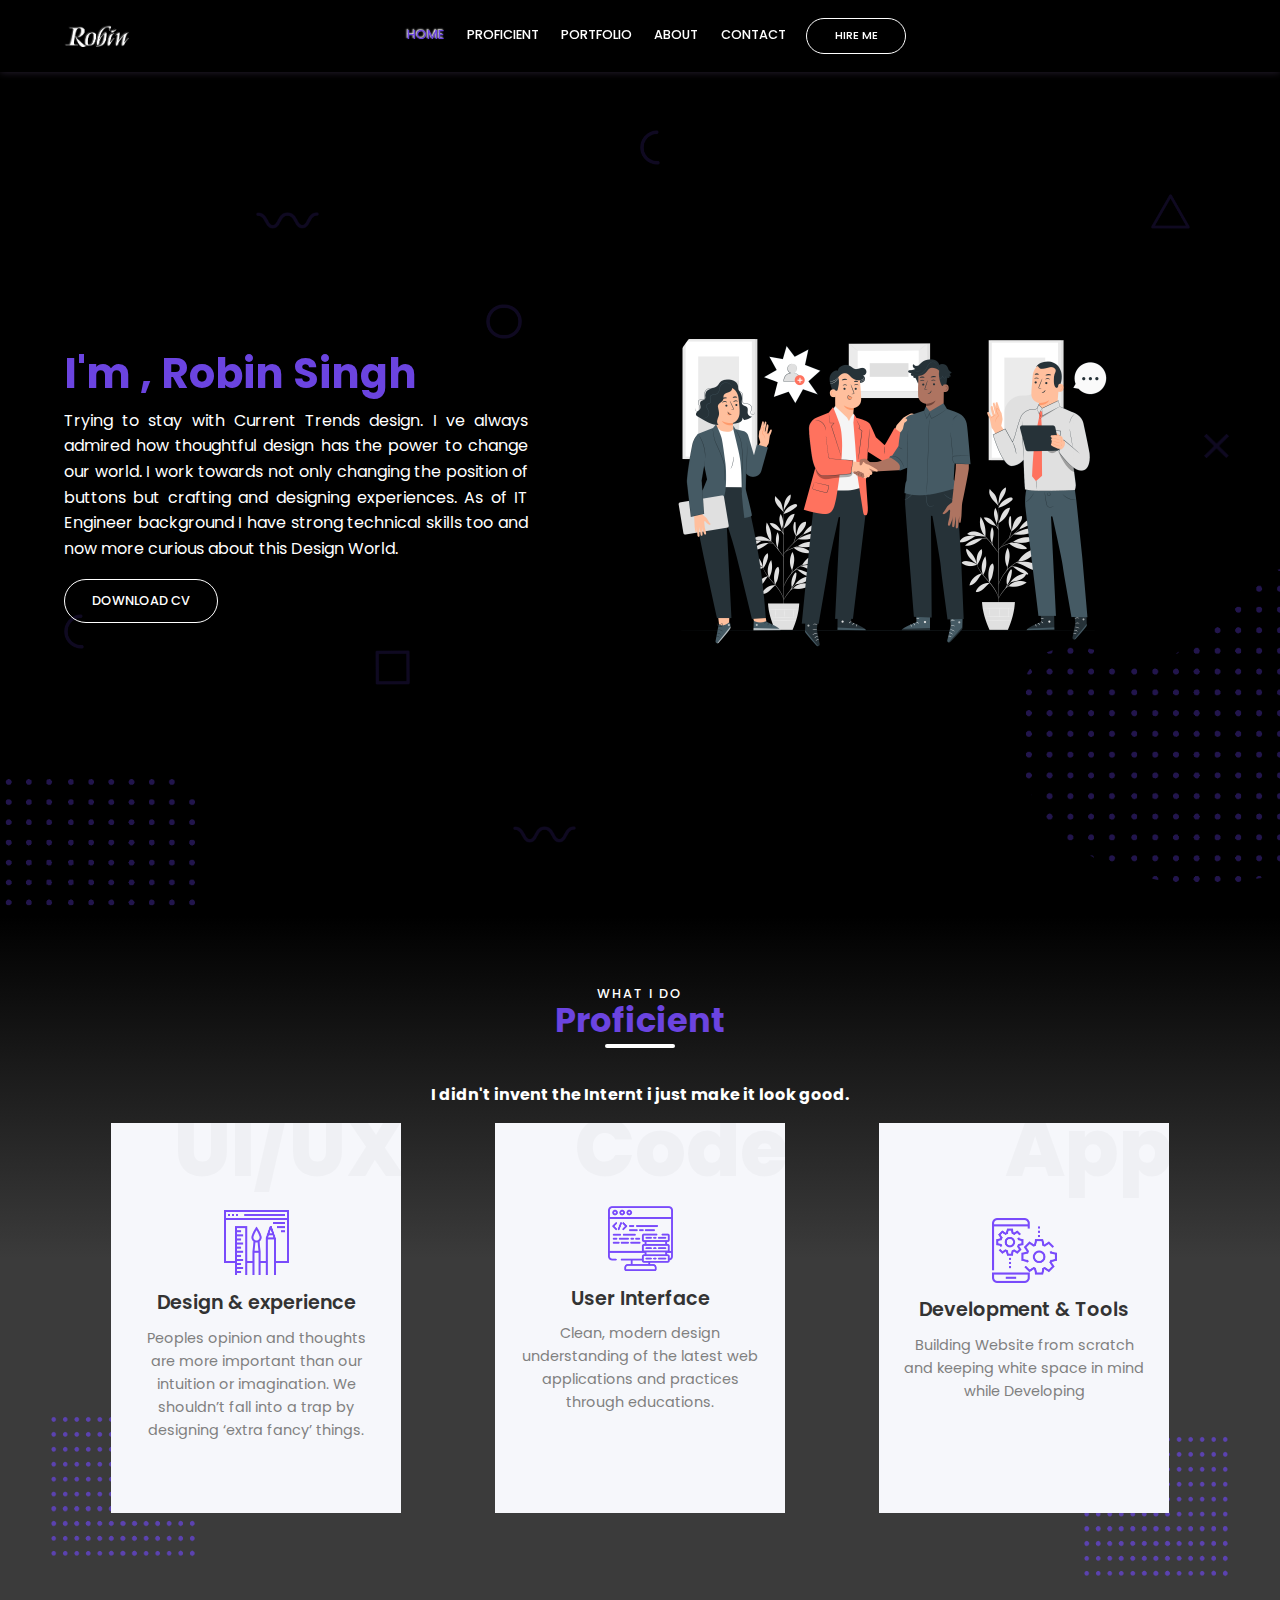
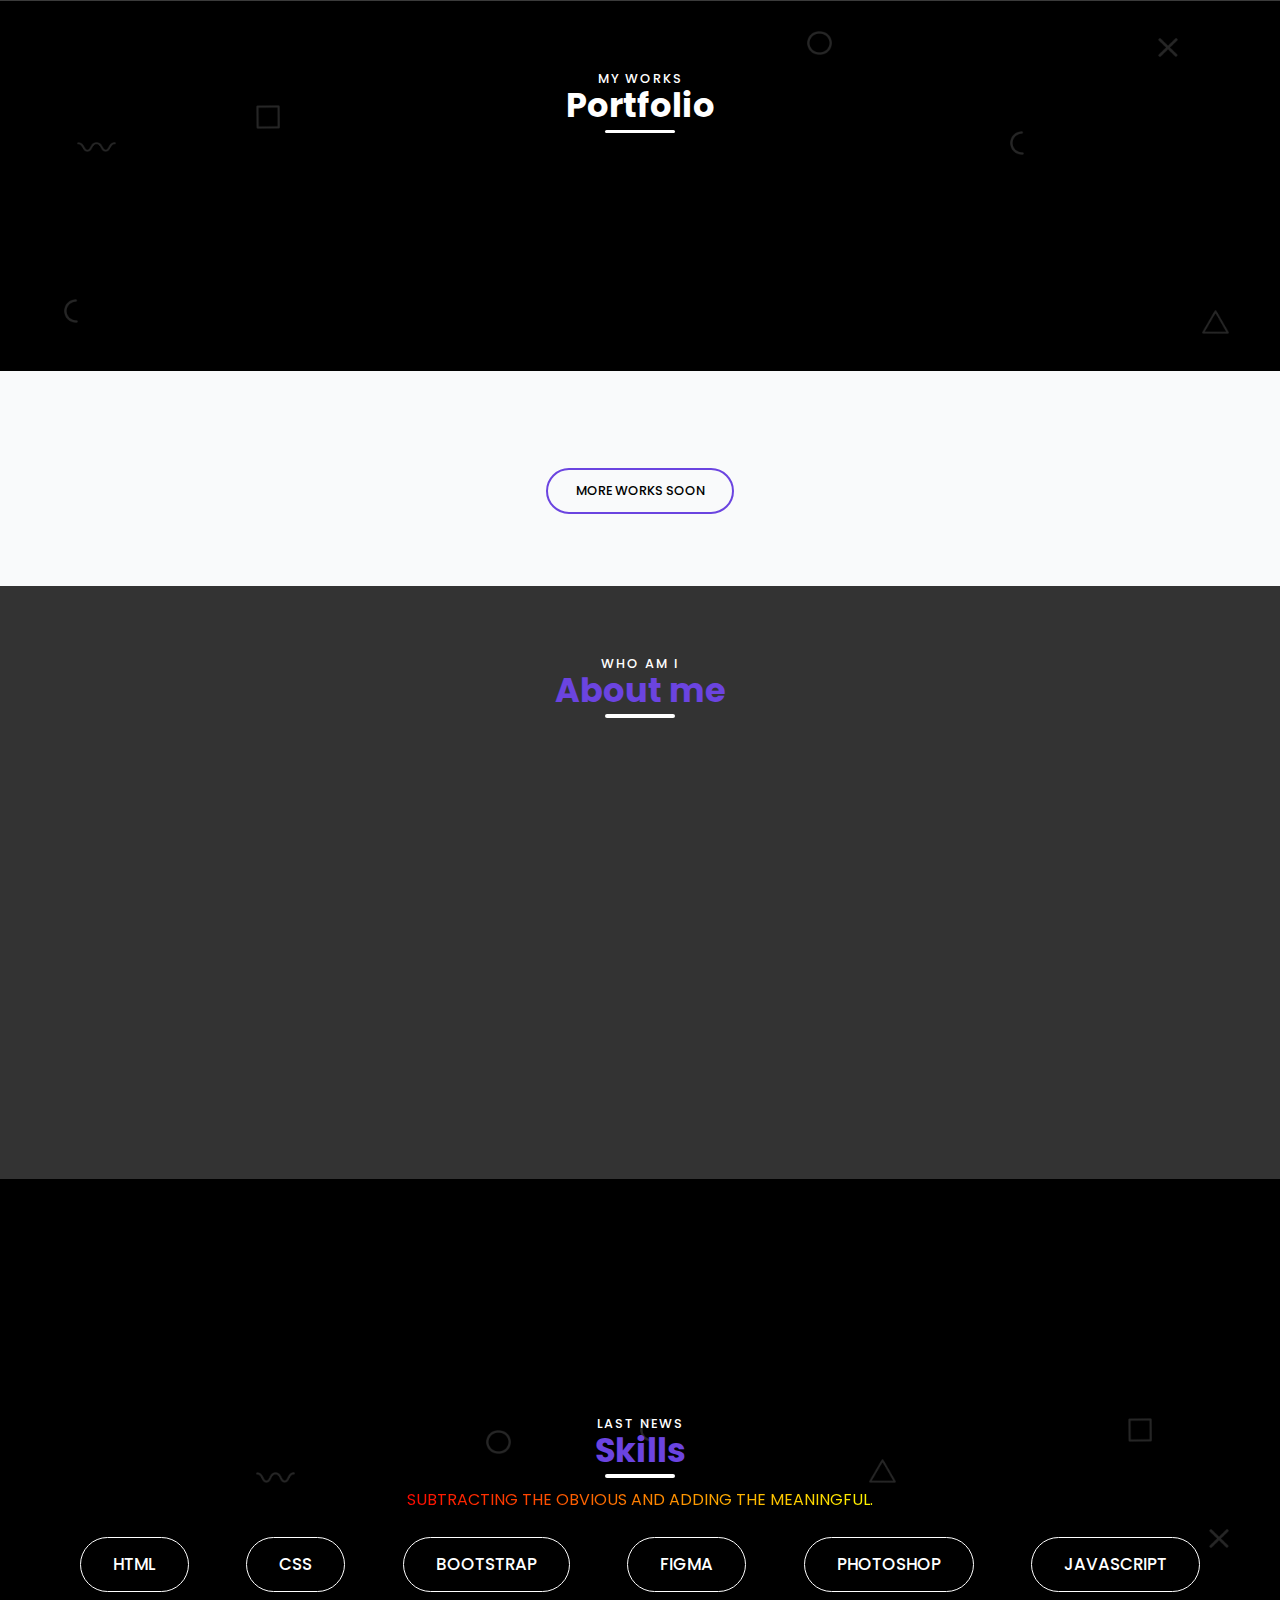
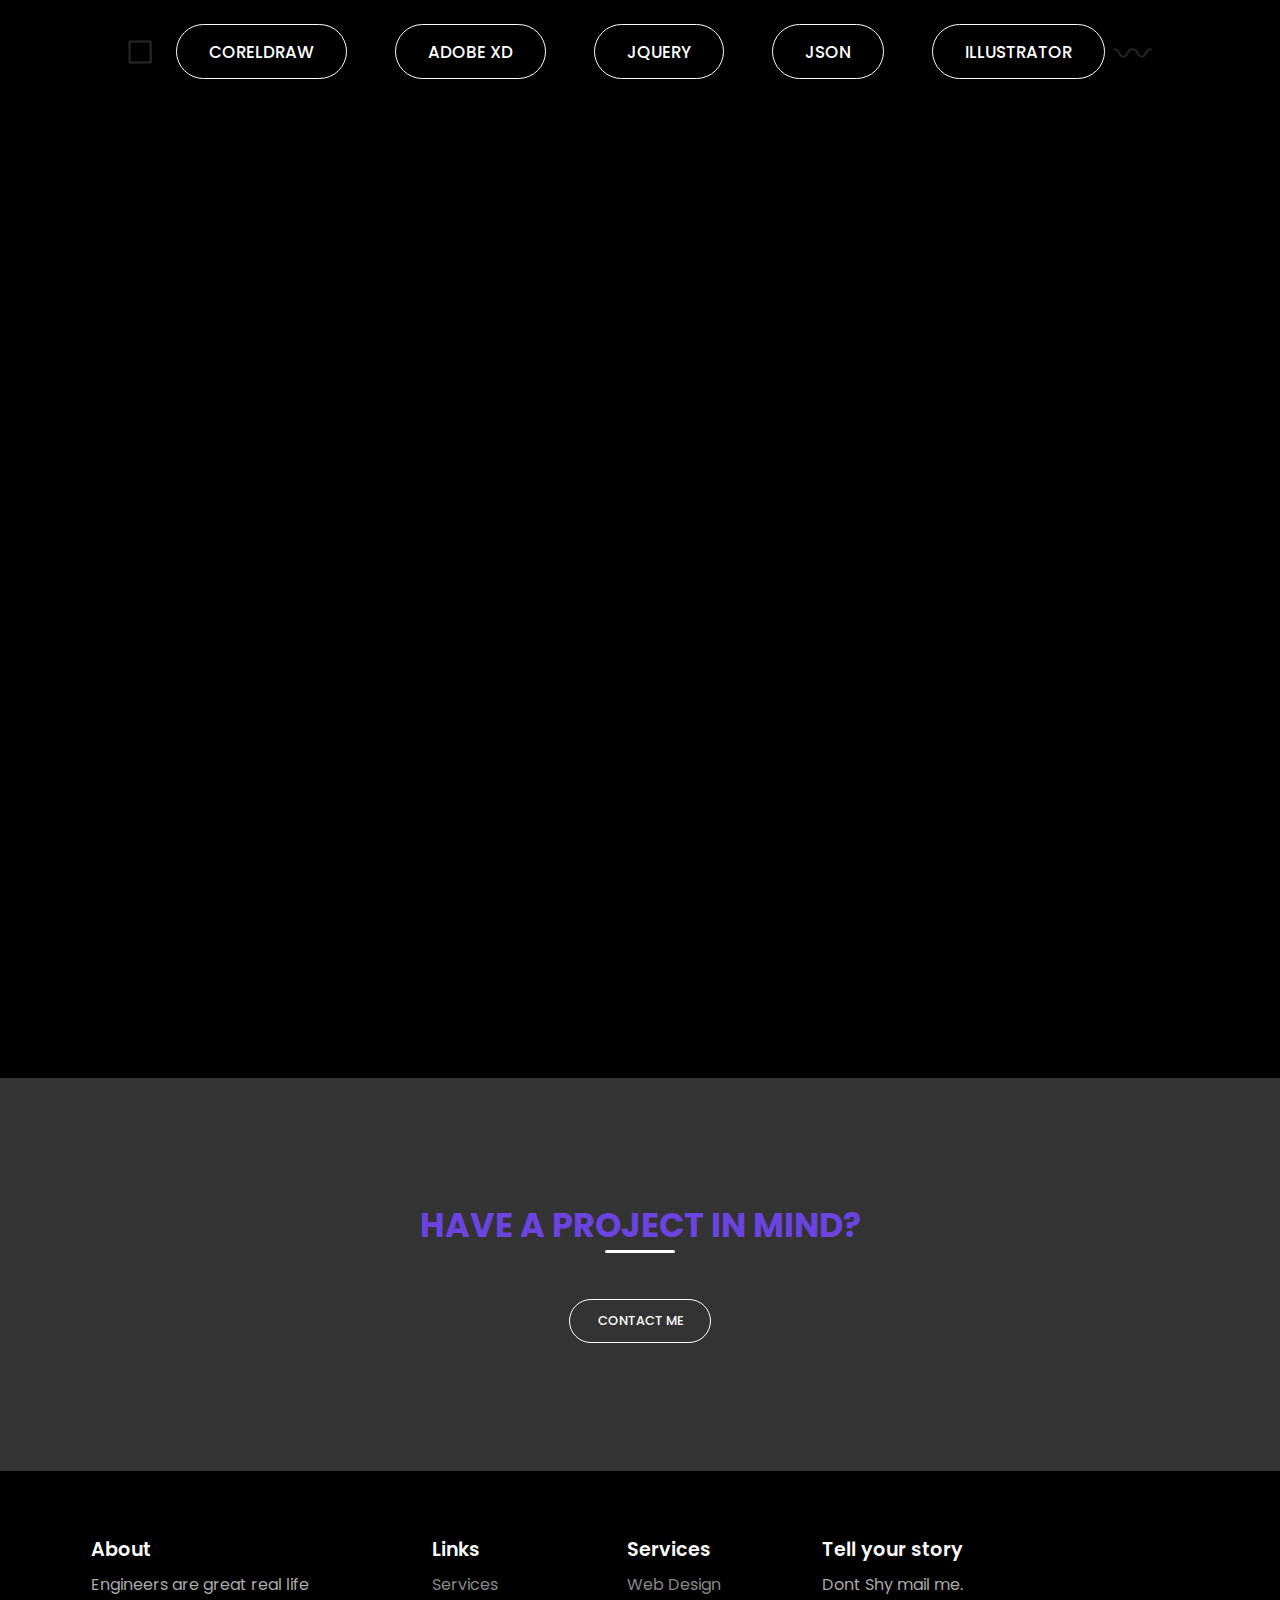
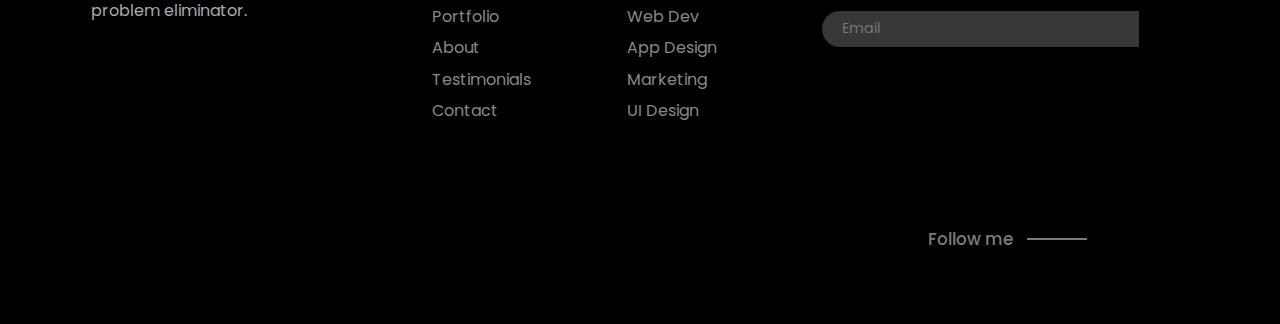
==== commit 448a7967: "First Commit" ====
--- a/dark1.html
+++ b/dark1.html
@@ -44,13 +44,7 @@
             alt=""
           />
           
-<!-- <lord-icon class="lord"
-    src="https://cdn.lordicon.com/dxoycpzg.json"
-    trigger="morph"
-    colors="primary:#f24c00,secondary:#646e78,tertiary:#4bb3fd,quaternary:#ebe6ef,quinary:#f9c9c0"
-    state="morph"
-    style="width:250px;height:250px">
-</lord-icon> -->
+
           <img src="./img/shapes/x.png" class="shape xshape" alt="" />
           <img src="./img/shapes/wave.png" class="shape wave wave1" alt="" />
           <img src="./img/shapes/wave.png" class="shape wave wave2" alt="" />
@@ -92,7 +86,21 @@
             </div>
 
             <div class="hamburger-menu">
-              <div class="bar"></div>
+              <input id="menu__toggle" type="checkbox" />
+              <label class="menu__btn" for="menu__toggle">
+                <span></span>
+              </label>
+          
+              <ul class="menu__box ">
+                <li><a class="menu__item" href="#header">Home</a></li>
+                <li><a class="menu__item" href="#services">Proficient</a></li>
+                <li><a class="menu__item" href="#portfolio">Portfolio</a></li>
+                <li><a class="menu__item" href="#about">About</a></li>
+                <li><a class="menu__item" href="#contact">Contact</a></li>
+                <li>
+                  <a class="menu__item" href="https://mail.google.com/mail/u/0/#inbox?compose=CllgCJvqslgJcFRmLLgsfDTvFmZFNgVTlVRSMttdRsTcJhHwpLmCQPKNqjdRwFpCjdkhMggMsqB" target="_blank" class="active">Hire me</a>
+                </li>
+              </ul>
             </div>
           </div>
          </nav>
@@ -100,7 +108,7 @@
         <div class="header-content" >
           <div class="container grid-2">
             <div class="column-1">
-              <h1 class="header-title" data-aos="fade-right" data-aos-delay="350" data-aos-duration="800"><span>I'm , </span>Robin Singh</h1>
+              <h1 class="header-title" data-aos="fade-right" data-aos-delay="1600" data-aos-duration="800"><span>I'm , </span>Robin Singh</h1>
               <p class="text tracking-in-contract-bck-bottom">
                  Trying to stay with Current Trends design. I ve always 
                 admired how thoughtful design has the power to change 
@@ -242,7 +250,7 @@
               </button> -->
             </div>
 
-            <div class="grid " data-aos="flip-down" data-aos-delay="210" data-aos-duration="700">
+            <div class="grid " data-aos="flip-left" data-aos-delay="220" data-aos-duration="900">
               <div class="grid-item">
                  <div class="classlogo-design">
                 <div class="gallery-image">
@@ -1062,6 +1070,9 @@
     <script src="dark1.js"></script>
     <script>
 
+    </script>
+    <script>
+
 
 
     var mySwiper = new Swiper(".swiper-container", {
--- a/dark1.css
+++ b/dark1.css
@@ -456,6 +456,7 @@
   border-radius: 3px;
   background-color: var(--dark-one);
   transition: 0.5s;
+  
 }
 
 .bar:before,
@@ -903,6 +904,7 @@
 
 .gallery-image:hover .img-overlay {
   opacity: 1;
+
 }
 
 .gallery-image:hover img {
@@ -1141,6 +1143,168 @@
 
 
 
+#menu__toggle {
+  opacity: 0;
+}
+.hamburger-menu {
+  display:flex;
+  flex-direction:flex-end;
+  
+}
+
+
+#menu__toggle:checked ~ .menu__btn > span {
+  transform: rotate(45deg);
+}
+#menu__toggle:checked ~ .menu__btn > span::before {
+  top: 0;
+  transform: rotate(0);
+}
+#menu__toggle:checked ~ .menu__btn > span::after {
+  top: 0;
+  transform: rotate(90deg);
+}
+#menu__toggle:checked ~ .menu__box {
+  visibility: visible;
+  left: 0;
+}
+
+.menu__btn {
+  display: flex;
+  align-items: center;
+  position: fixed;
+  top: 20px;
+  left: 20px;
+
+  width: 26px;
+  height: 26px;
+
+  cursor: pointer;
+  z-index: 1;
+}
+
+.menu__btn > span,
+.menu__btn > span::before,
+.menu__btn > span::after {
+  display: block;
+  position: absolute;
+
+  width: 100%;
+  height: 2px;
+
+  background-color: #616161;
+
+  transition-duration: .25s;
+}
+.menu__btn > span::before {
+  content: '';
+  top: -8px;
+}
+.menu__btn > span::after {
+  content: '';
+  top: 8px;
+}
+/* hamburgerm--------------- */
+
+
+#menu__toggle {
+  opacity: 0;
+}
+
+  
+
+
+#menu__toggle:checked ~ .menu__btn > span {
+  transform: rotate(45deg);
+}
+#menu__toggle:checked ~ .menu__btn > span::before {
+  top: 0;
+  transform: rotate(0);
+}
+#menu__toggle:checked ~ .menu__btn > span::after {
+  top: 0;
+  transform: rotate(90deg);
+}
+#menu__toggle:checked ~ .menu__box {
+  visibility: visible;
+  left: 0;
+}
+
+.menu__btn {
+  display: flex;
+  align-items: center;
+  position: fixed;
+  top: 20px;
+  left: 20px;
+
+  width: 26px;
+  height: 26px;
+
+  cursor: pointer;
+  z-index: 1;
+  display: none;
+}
+
+.menu__btn > span,
+.menu__btn > span::before,
+.menu__btn > span::after {
+  display: block;
+  position: absolute;
+
+  width: 100%;
+  height: 2px;
+
+  background-color: #616161;
+
+  transition-duration: .25s;
+}
+.menu__btn > span::before {
+  content: '';
+  top: -8px;
+}
+.menu__btn > span::after {
+  content: '';
+  top: 8px;
+}
+
+.menu__box {
+  display: block;
+  position: fixed;
+  visibility: hidden;
+  top: 0;
+  left: -100%;
+
+  width: 300px;
+  height: 100%;
+
+  margin: 0;
+  padding: 80px 0;
+
+  list-style: none;
+
+  background-color: #ECEFF1;
+  box-shadow: 1px 0px 6px rgba(0, 0, 0, .2);
+
+  transition-duration: .25s;
+}
+
+.menu__item {
+  display: block;
+  padding: 12px 24px;
+
+  color: #333;
+
+  font-family: 'Roboto', sans-serif;
+  font-size: 20px;
+  font-weight: 600;
+
+  text-decoration: none;
+
+  transition-duration: .25s;
+}
+.menu__item:hover {
+  background-color: #CFD8DC;
+}
 
 
 
@@ -2531,6 +2695,11 @@
 @media (max-width: 600px) {
   .grid-item {
     width: 100%;
+    display: grid;
+    grid-template-columns: 450px;
+    padding-left:194px;
+   
+
   }
 }
 
@@ -2635,6 +2804,190 @@
     padding: 0.8rem 1.4rem;
     margin: 0.25rem 0;
   }
-}
+
+  .about .column-2 img{
+   margin-right: 7rem;
+  }
+
+  .blog .skilled .names{
+    color:white;
+    display: flex;
+    justify-content: center;
+    gap:2%;
+    text-align: center;
+    
+  }
+
+  .blog .skilled .names p{
+  
+    padding: 4px;
+
+  }
+
+  .section-header .square2 {
+    right:5%;
+    top:20%;
+    
+    }
+    .section-header .square1 {
+      left: 10%;
+      top: 85%;
+    }
+    
+    .section-header .triangle {
+      right: 25%;
+      bottom: 83%;
+    }
+    
+    .section-header .xshape {
+      right: 4%;
+      bottom: 90%;
+    }
+    
+    .section-header .half-circle1 {
+      left: 50%;
+      bottom: 3%;
+    }
+    
+    .section-header .half-circle2 {
+      left: 5%;
+      top: 67%;
+    }
+    
+    .section-header .wave1 {
+      bottom: 80%;
+      left: 30%;
+    }
+    
+    .section-header .wave2 {
+      bottom: 8%;
+      right: 10%;
+    }
+    
+    .section-header .circle {
+      left: 10%;
+      bottom: 86%;
+    }
+    
+    .header-content{
+      margin-top: 10rem;
+    }
+
+
+    
+#menu__toggle {
+  opacity: 0;
+}
+
+  
+
+
+#menu__toggle:checked ~ .menu__btn > span {
+  transform: rotate(45deg);
+}
+#menu__toggle:checked ~ .menu__btn > span::before {
+  top: 0;
+  transform: rotate(0);
+}
+#menu__toggle:checked ~ .menu__btn > span::after {
+  top: 0;
+  transform: rotate(90deg);
+}
+#menu__toggle:checked ~ .menu__box {
+  visibility: visible;
+  left: 270px;
+}
+
+.menu__btn {
+  display: flex;
+  align-items: center;
+  margin-left: 90%;
+  position: fixed;
+  top: 20px;
+  left: 20px;
+
+  width: 26px;
+  height: 26px;
+
+  cursor: pointer;
+  z-index: 1;
+  
+}
+
+.menu__btn > span,
+.menu__btn > span::before,
+.menu__btn > span::after {
+  display: block;
+  position: absolute;
+
+  width: 100%;
+  height: 2px;
+
+  background-color: #616161;
+
+  transition-duration: .25s;
+}
+.menu__btn > span::before {
+  content: '';
+  top: -8px;
+}
+.menu__btn > span::after {
+  content: '';
+  top: 8px;
+}
+
+.menu__box {
+  display: block;
+  position: fixed;
+  visibility: hidden;
+  top: 0;
+  left: -100%;
+
+  width: 300px;
+  height: 100%;
+
+  margin: 0;
+  padding: 80px 0;
+
+  list-style: none;
+
+  background-color: #ECEFF1;
+  box-shadow: 1px 0px 6px rgba(0, 0, 0, .2);
+
+  transition-duration: .25s;
+}
+
+.menu__item {
+  display: block;
+  padding: 12px 24px;
+
+  color: #333;
+
+  font-family: 'Roboto', sans-serif;
+  font-size: 20px;
+  font-weight: 600;
+
+  text-decoration: none;
+
+  transition-duration: .25s;
+}
+.menu__item:hover {
+  background-color: #CFD8DC;
+  color:#6b44e0;
+  
+}
+
+
+
+    
+    
+
+
+
+  }
+   
+    
+  
+
 
 /* End Responsive */